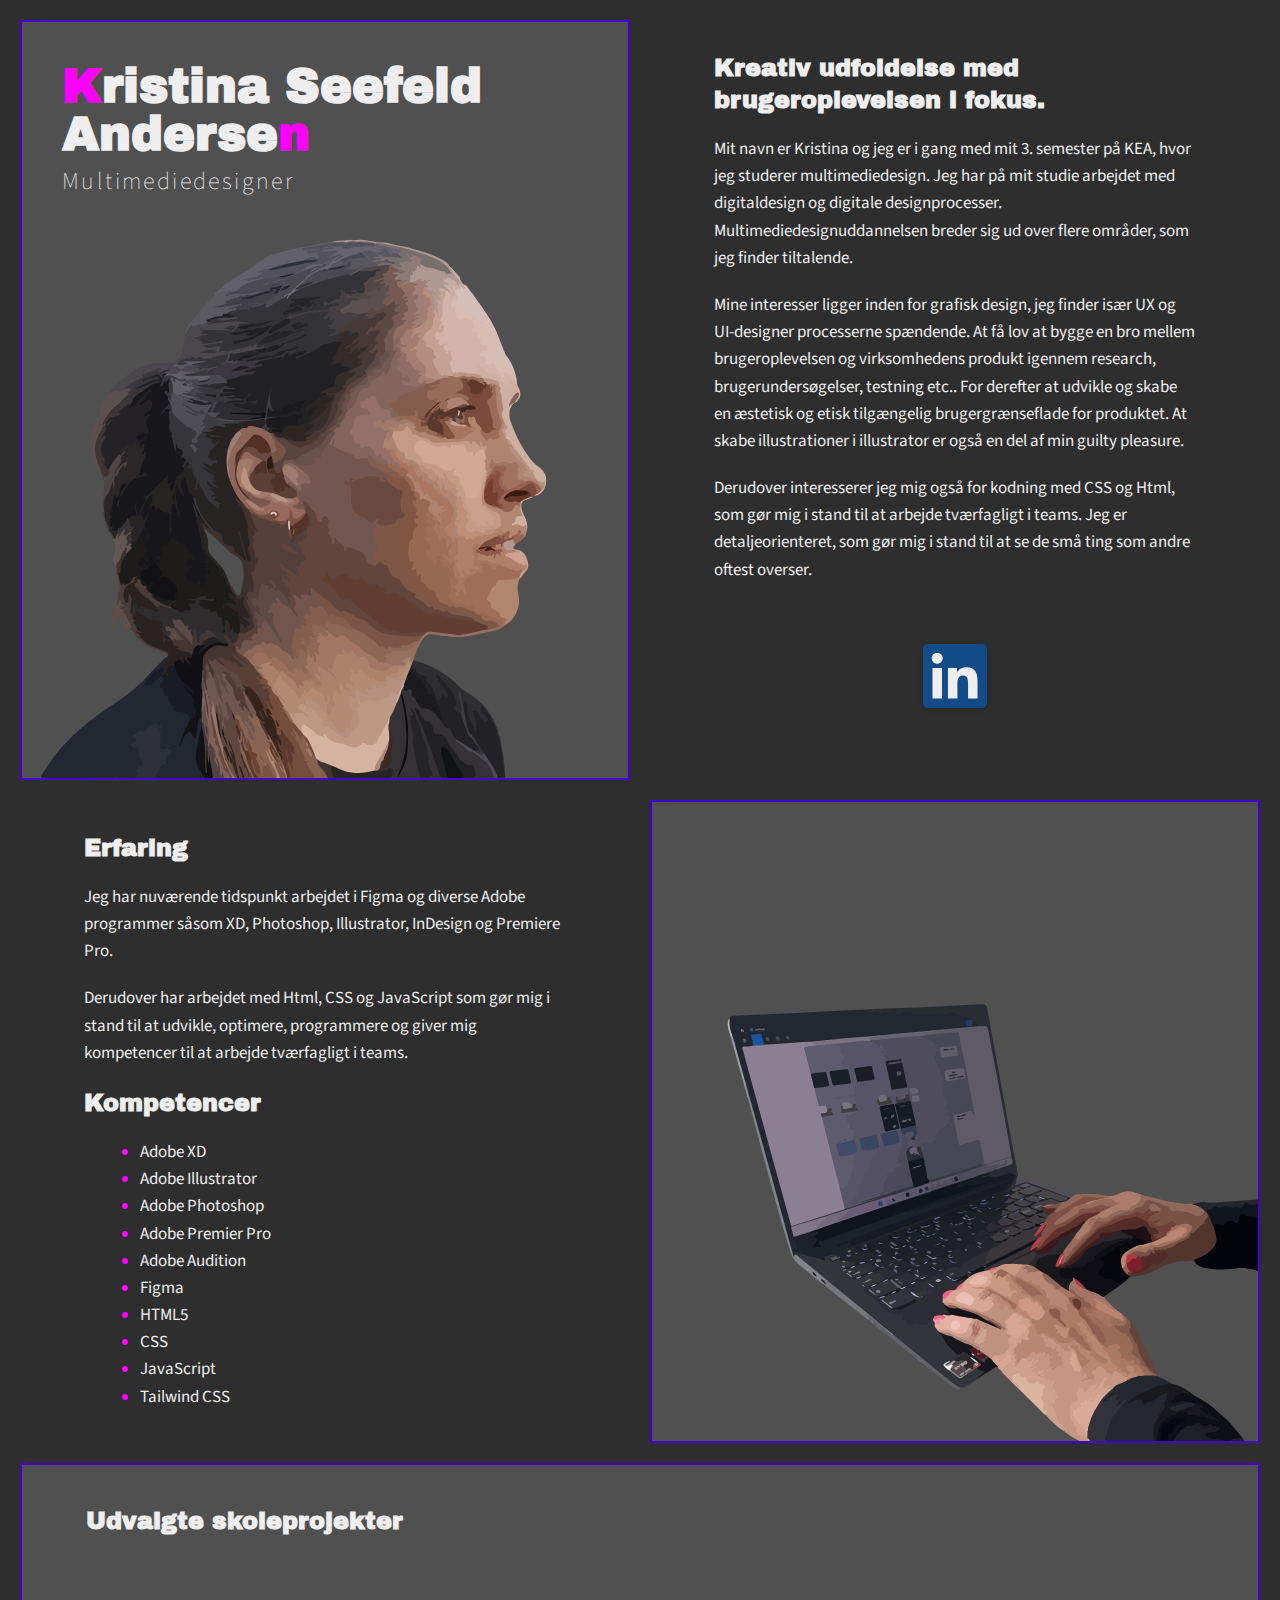
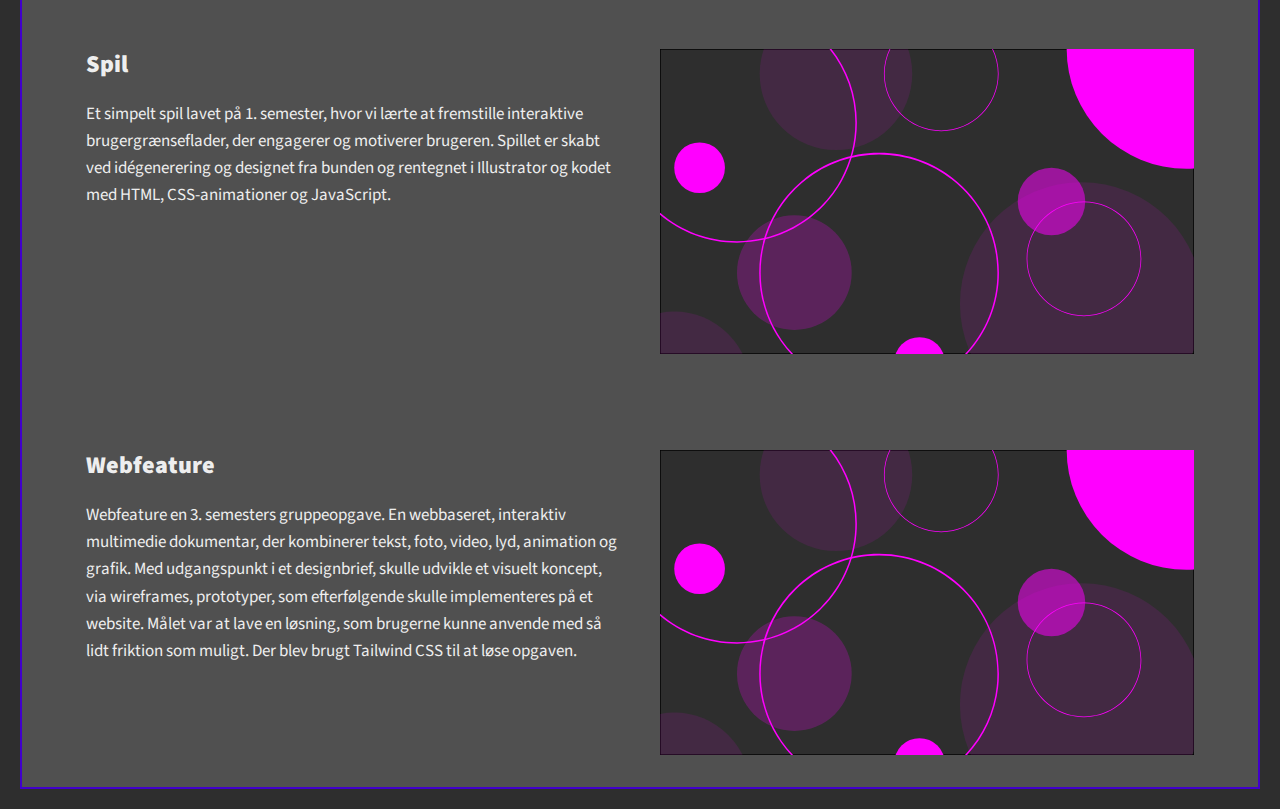
==== index.html @ 924df41b "Updates" ====
<!DOCTYPE html>
<html lang="da">
  <head>
    <meta charset="UTF-8" />

    <meta name="viewport" content="width=device-width, initial-scale=1.0" />

    <link
      href="https://fonts.googleapis.com/css2?family=Archivo+Black&family=Carter+One&family=Roboto:wght@300;400;700;900&display=swap"
      rel="stylesheet"
    />
    <link
      href="https://fonts.googleapis.com/css2?family=Source+Sans+Pro:ital,wght@0,300;0,400;0,600;0,700;1,400&display=swap"
      rel="stylesheet"
    />
    <link
      href="https://fonts.googleapis.com/css2?family=Emblema+One&display=swap"
      rel="stylesheet"
    />

    <title>Portfolio</title>
    <script type="module" crossorigin src="./assets/main.953c45e6.js"></script>
    <link rel="stylesheet" href="./assets/index.853a5454.css">
  </head>
  <body class="mx-auto max-w-7xl bg-grey">
    <main>
      <section class="grid gap-5 p-5 lg:relative lg:grid-cols-2">
        <div
          class="gap-5 border-2 border-blaa bg-lightgrey lg:relative lg:flex lg:flex-col"
        >
          <div class="p-10">
            <h1
              class="text-3xl font-extrabold text-offwhite sm:text-4xl md:text-5xl"
            >
              <span class="text-pink">K</span>ristina Seefeld Anderse<span
                class="text-pink"
                >n</span
              >
            </h1>
            <h2
              class="pt-2 text-lg font-thin tracking-widest text-offwhite md:text-2xl"
            >
              Multimediedesigner
            </h2>
          </div>

          <img
            class="lg:absolute lg:bottom-0"
            src="./assets/vektorbillede.b924a072.svg"
            alt="vektorportræt af Kristina"
          />
        </div>
        <div class="grid lg:mx-0 lg:place-content-center">
          <div class="flex flex-col gap-5 p-8 text-offwhite md:px-16">
            <h3 class="text-xl font-black md:text-2xl">
              Kreativ udfoldelse med brugeroplevelsen i fokus.
            </h3>
            <p>
              Mit navn er Kristina og jeg er i gang med mit 3. semester på KEA,
              hvor jeg studerer multimediedesign. Jeg har på mit studie arbejdet
              med digitaldesign og digitale designprocesser.
              Multimediedesignuddannelsen breder sig ud over flere områder, som
              jeg finder tiltalende.
            </p>
            <p>
              Mine interesser ligger inden for grafisk design, jeg finder især
              UX og UI-designer processerne spændende. At få lov at bygge en bro
              mellem brugeroplevelsen og virksomhedens produkt igennem research,
              brugerundersøgelser, testning etc.. For derefter at udvikle og
              skabe en æstetisk og etisk tilgængelig brugergrænseflade for
              produktet. At skabe illustrationer i illustrator er også en del af
              min guilty pleasure.
            </p>

            <p>
              Derudover interesserer jeg mig også for kodning med CSS og Html,
              som gør mig i stand til at arbejde tværfagligt i teams. Jeg er
              detaljeorienteret, som gør mig i stand til at se de små ting som
              andre oftest overser.
            </p>

            <div
              class="linkedinpuls relative m-10 place-self-center drop-shadow-3xl hover:mix-blend-overlay"
            >
              <a
                href="https://www.linkedin.com/in/kristina-seefeld-andersen-multimediedesigner"
                target="blank"
                ><img
                  class="h-16 w-16"
                  src="./assets/linkedin.a18d8255.svg"
                  alt="link til linkedinprofil"
              /></a>
            </div>
          </div>
        </div>
      </section>
      <section class="grid gap-5 px-5 pb-5 lg:grid-cols-2">
        <div class="order-last lg:order-none lg:grid lg:place-content-center">
          <div class="flex flex-col gap-5 p-8 text-offwhite md:px-16 lg:mx-0">
            <h3 class="text-xl font-black md:text-2xl">Erfaring</h3>
            <p>
              Jeg har nuværende tidspunkt arbejdet i Figma og diverse Adobe
              programmer såsom XD, Photoshop, Illustrator, InDesign og Premiere
              Pro.
            </p>
            <p>
              Derudover har arbejdet med Html, CSS og JavaScript som gør mig i
              stand til at udvikle, optimere, programmere og giver mig
              kompetencer til at arbejde tværfagligt i teams.
            </p>
            <h3 class="text-xl font-black md:text-2xl">Kompetencer</h3>
            <ul class="list-disc pl-14 marker:text-pink">
              <li>Adobe XD</li>
              <li>Adobe Illustrator</li>
              <li>Adobe Photoshop</li>
              <li>Adobe Premier Pro</li>
              <li>Adobe Audition</li>
              <li>Figma</li>
              <li>HTML5</li>
              <li>CSS</li>
              <li>JavaScript</li>
              <li>Tailwind CSS</li>
            </ul>
          </div>
        </div>
        <div class="order-1 border-2 border-blaa bg-lightgrey lg:relative">
          <img
            class="max-w-3xl lg:absolute lg:bottom-0"
            src="./assets/pcskaerm.73508ce5.svg"
            alt="vektorbillede af pc-skærm"
          />
        </div>
      </section>
      <section>
        <div class="mx-5 mb-5 border-2 border-blaa bg-lightgrey">
          <h3
            class="pt-10 pl-8 text-2xl font-black text-offwhite md:pb-20 md:pl-16"
          >
            Udvalgte skoleprojekter
          </h3>
          <div class="grid gap-24 p-8 text-offwhite md:px-16 lg:grid-rows-2">
            <div class="grid gap-10 lg:grid-cols-2" id="spil">
              <div>
                <h4 class="pb-5 text-2xl font-black">Spil</h4>
                <p>
                  Et simpelt spil lavet på 1. semester, hvor vi lærte at
                  fremstille interaktive brugergrænseflader, der engagerer og
                  motiverer brugeren. Spillet er skabt ved idégenerering og
                  designet fra bunden og rentegnet i Illustrator og kodet med
                  HTML, CSS-animationer og JavaScript.
                </p>
              </div>
              <div class="group relative">
                <a
                  class=""
                  href="https://seefeld.dk/kea/skoleprojekt_spil/"
                  target="blank"
                >
                  <h4
                    class="invisible absolute top-1/2 left-1/2 z-10 -translate-x-1/2 -translate-y-1/2 transform cursor-pointer text-3xl font-bold text-offwhite underline drop-shadow-xl transition duration-300 ease-in-out group-hover:visible lg:text-4xl"
                    id="text1"
                  >
                    Spillet
                  </h4>
                  <img
                    class="animationspuls transition duration-300 ease-in-out group-hover:opacity-20"
                    src="./assets/projektbillede.9b9d097b.svg"
                    alt="skoleprojekt spil"
                  />
                </a>
              </div>
            </div>
            <div class="grid gap-10 lg:grid-cols-2" id="webfeature">
              <div>
                <h4 class="pb-5 text-2xl font-black">Webfeature</h4>
                <p>
                  Webfeature en 3. semesters gruppeopgave. En webbaseret,
                  interaktiv multimedie dokumentar, der kombinerer tekst, foto,
                  video, lyd, animation og grafik. Med udgangspunkt i et
                  designbrief, skulle udvikle et visuelt koncept, via
                  wireframes, prototyper, som efterfølgende skulle implementeres
                  på et website. Målet var at lave en løsning, som brugerne
                  kunne anvende med så lidt friktion som muligt. Der blev brugt
                  Tailwind CSS til at løse opgaven.
                </p>
              </div>
              <div class="group relative">
                <a
                  href="https://seefeld.dk/kea/skoleprojekt_webfeature/"
                  target="blank"
                >
                  <h4
                    class="invisible absolute top-1/2 left-1/2 z-10 -translate-x-1/2 -translate-y-1/2 transform cursor-pointer text-3xl font-bold underline drop-shadow-xl group-hover:visible lg:text-4xl"
                  >
                    Webfeature
                  </h4>
                  <img
                    class="animationspuls transition duration-300 ease-in-out group-hover:opacity-20"
                    src="./assets/projektbillede.9b9d097b.svg"
                    alt="skoleprojekt webfeature"
                  />
                </a>
              </div>
            </div>
          </div>
        </div>
      </section>
    </main>
    
  </body>
</html>
---- assets/index.853a5454.css ----
*,:before,:after{box-sizing:border-box;border-width:0;border-style:solid;border-color:currentColor}:before,:after{--tw-content: ""}html{line-height:1.5;-webkit-text-size-adjust:100%;-moz-tab-size:4;-o-tab-size:4;tab-size:4;font-family:ui-sans-serif,system-ui,-apple-system,BlinkMacSystemFont,Segoe UI,Roboto,Helvetica Neue,Arial,Noto Sans,sans-serif,"Apple Color Emoji","Segoe UI Emoji",Segoe UI Symbol,"Noto Color Emoji"}body{margin:0;line-height:inherit}hr{height:0;color:inherit;border-top-width:1px}abbr:where([title]){-webkit-text-decoration:underline dotted;text-decoration:underline dotted}h1,h2,h3,h4,h5,h6{font-size:inherit;font-weight:inherit}a{color:inherit;text-decoration:inherit}b,strong{font-weight:bolder}code,kbd,samp,pre{font-family:ui-monospace,SFMono-Regular,Menlo,Monaco,Consolas,Liberation Mono,Courier New,monospace;font-size:1em}small{font-size:80%}sub,sup{font-size:75%;line-height:0;position:relative;vertical-align:baseline}sub{bottom:-.25em}sup{top:-.5em}table{text-indent:0;border-color:inherit;border-collapse:collapse}button,input,optgroup,select,textarea{font-family:inherit;font-size:100%;font-weight:inherit;line-height:inherit;color:inherit;margin:0;padding:0}button,select{text-transform:none}button,[type=button],[type=reset],[type=submit]{-webkit-appearance:button;background-color:transparent;background-image:none}:-moz-focusring{outline:auto}:-moz-ui-invalid{box-shadow:none}progress{vertical-align:baseline}::-webkit-inner-spin-button,::-webkit-outer-spin-button{height:auto}[type=search]{-webkit-appearance:textfield;outline-offset:-2px}::-webkit-search-decoration{-webkit-appearance:none}::-webkit-file-upload-button{-webkit-appearance:button;font:inherit}summary{display:list-item}blockquote,dl,dd,h1,h2,h3,h4,h5,h6,hr,figure,p,pre{margin:0}fieldset{margin:0;padding:0}legend{padding:0}ol,ul,menu{list-style:none;margin:0;padding:0}textarea{resize:vertical}input::-moz-placeholder,textarea::-moz-placeholder{opacity:1;color:#9ca3af}input::placeholder,textarea::placeholder{opacity:1;color:#9ca3af}button,[role=button]{cursor:pointer}:disabled{cursor:default}img,svg,video,canvas,audio,iframe,embed,object{display:block;vertical-align:middle}img,video{max-width:100%;height:auto}[type=text],[type=email],[type=url],[type=password],[type=number],[type=date],[type=datetime-local],[type=month],[type=search],[type=tel],[type=time],[type=week],[multiple],textarea,select{-webkit-appearance:none;-moz-appearance:none;appearance:none;background-color:#fff;border-color:#6b7280;border-width:1px;border-radius:0;padding:.5rem .75rem;font-size:1rem;line-height:1.5rem;--tw-shadow: 0 0 #0000}[type=text]:focus,[type=email]:focus,[type=url]:focus,[type=password]:focus,[type=number]:focus,[type=date]:focus,[type=datetime-local]:focus,[type=month]:focus,[type=search]:focus,[type=tel]:focus,[type=time]:focus,[type=week]:focus,[multiple]:focus,textarea:focus,select:focus{outline:2px solid transparent;outline-offset:2px;--tw-ring-inset: var(--tw-empty, );--tw-ring-offset-width: 0px;--tw-ring-offset-color: #fff;--tw-ring-color: #2563eb;--tw-ring-offset-shadow: var(--tw-ring-inset) 0 0 0 var(--tw-ring-offset-width) var(--tw-ring-offset-color);--tw-ring-shadow: var(--tw-ring-inset) 0 0 0 calc(1px + var(--tw-ring-offset-width)) var(--tw-ring-color);box-shadow:var(--tw-ring-offset-shadow),var(--tw-ring-shadow),var(--tw-shadow);border-color:#2563eb}input::-moz-placeholder,textarea::-moz-placeholder{color:#6b7280;opacity:1}input::placeholder,textarea::placeholder{color:#6b7280;opacity:1}::-webkit-datetime-edit-fields-wrapper{padding:0}::-webkit-date-and-time-value{min-height:1.5em}::-webkit-datetime-edit,::-webkit-datetime-edit-year-field,::-webkit-datetime-edit-month-field,::-webkit-datetime-edit-day-field,::-webkit-datetime-edit-hour-field,::-webkit-datetime-edit-minute-field,::-webkit-datetime-edit-second-field,::-webkit-datetime-edit-millisecond-field,::-webkit-datetime-edit-meridiem-field{padding-top:0;padding-bottom:0}select{background-image:url("data:image/svg+xml,%3csvg xmlns='http://www.w3.org/2000/svg' fill='none' viewBox='0 0 20 20'%3e%3cpath stroke='%236b7280' stroke-linecap='round' stroke-linejoin='round' stroke-width='1.5' d='M6 8l4 4 4-4'/%3e%3c/svg%3e");background-position:right .5rem center;background-repeat:no-repeat;background-size:1.5em 1.5em;padding-right:2.5rem;-webkit-print-color-adjust:exact;color-adjust:exact;print-color-adjust:exact}[multiple]{background-image:initial;background-position:initial;background-repeat:unset;background-size:initial;padding-right:.75rem;-webkit-print-color-adjust:unset;color-adjust:unset;print-color-adjust:unset}[type=checkbox],[type=radio]{-webkit-appearance:none;-moz-appearance:none;appearance:none;padding:0;-webkit-print-color-adjust:exact;color-adjust:exact;print-color-adjust:exact;display:inline-block;vertical-align:middle;background-origin:border-box;-webkit-user-select:none;-moz-user-select:none;user-select:none;flex-shrink:0;height:1rem;width:1rem;color:#2563eb;background-color:#fff;border-color:#6b7280;border-width:1px;--tw-shadow: 0 0 #0000}[type=checkbox]{border-radius:0}[type=radio]{border-radius:100%}[type=checkbox]:focus,[type=radio]:focus{outline:2px solid transparent;outline-offset:2px;--tw-ring-inset: var(--tw-empty, );--tw-ring-offset-width: 2px;--tw-ring-offset-color: #fff;--tw-ring-color: #2563eb;--tw-ring-offset-shadow: var(--tw-ring-inset) 0 0 0 var(--tw-ring-offset-width) var(--tw-ring-offset-color);--tw-ring-shadow: var(--tw-ring-inset) 0 0 0 calc(2px + var(--tw-ring-offset-width)) var(--tw-ring-color);box-shadow:var(--tw-ring-offset-shadow),var(--tw-ring-shadow),var(--tw-shadow)}[type=checkbox]:checked,[type=radio]:checked{border-color:transparent;background-color:currentColor;background-size:100% 100%;background-position:center;background-repeat:no-repeat}[type=checkbox]:checked{background-image:url("data:image/svg+xml,%3csvg viewBox='0 0 16 16' fill='white' xmlns='http://www.w3.org/2000/svg'%3e%3cpath d='M12.207 4.793a1 1 0 010 1.414l-5 5a1 1 0 01-1.414 0l-2-2a1 1 0 011.414-1.414L6.5 9.086l4.293-4.293a1 1 0 011.414 0z'/%3e%3c/svg%3e")}[type=radio]:checked{background-image:url("data:image/svg+xml,%3csvg viewBox='0 0 16 16' fill='white' xmlns='http://www.w3.org/2000/svg'%3e%3ccircle cx='8' cy='8' r='3'/%3e%3c/svg%3e")}[type=checkbox]:checked:hover,[type=checkbox]:checked:focus,[type=radio]:checked:hover,[type=radio]:checked:focus{border-color:transparent;background-color:currentColor}[type=checkbox]:indeterminate{background-image:url("data:image/svg+xml,%3csvg xmlns='http://www.w3.org/2000/svg' fill='none' viewBox='0 0 16 16'%3e%3cpath stroke='white' stroke-linecap='round' stroke-linejoin='round' stroke-width='2' d='M4 8h8'/%3e%3c/svg%3e");border-color:transparent;background-color:currentColor;background-size:100% 100%;background-position:center;background-repeat:no-repeat}[type=checkbox]:indeterminate:hover,[type=checkbox]:indeterminate:focus{border-color:transparent;background-color:currentColor}[type=file]{background:unset;border-color:inherit;border-width:0;border-radius:0;padding:0;font-size:unset;line-height:inherit}[type=file]:focus{outline:1px solid ButtonText;outline:1px auto -webkit-focus-ring-color}h1{font-family:Archivo Black,Emblema One,sans-serif}h3{font-family:Archivo Black,sans-serif}h2,h4{font-family:Source Sans Pro,Roboto,sans-serif}p,li{font-family:Source Sans Pro,Roboto,sans-serif;font-size:1.0625rem;line-height:1.6}.linkedinpuls{-webkit-animation-name:puls;animation-name:puls;-webkit-animation-duration:.4s;animation-duration:.4s;-webkit-animation-iteration-count:infinite;animation-iteration-count:infinite;-webkit-animation-timing-function:linear;animation-timing-function:linear;-webkit-animation-direction:alternate;animation-direction:alternate}@-webkit-keyframes puls{0%{transform:scale(.8)}to{transform:scale(1)}}@keyframes puls{0%{transform:scale(.8)}to{transform:scale(1)}}.animationspuls{-webkit-animation-name:puls;animation-name:puls;-webkit-animation-duration:.4s;animation-duration:.4s;-webkit-animation-iteration-count:infinite;animation-iteration-count:infinite;-webkit-animation-timing-function:linear;animation-timing-function:linear;-webkit-animation-direction:alternate;animation-direction:alternate}@keyframes puls{0%{transform:scale(.96)}to{transform:scale(1)}}*,:before,:after{--tw-border-spacing-x: 0;--tw-border-spacing-y: 0;--tw-translate-x: 0;--tw-translate-y: 0;--tw-rotate: 0;--tw-skew-x: 0;--tw-skew-y: 0;--tw-scale-x: 1;--tw-scale-y: 1;--tw-pan-x: ;--tw-pan-y: ;--tw-pinch-zoom: ;--tw-scroll-snap-strictness: proximity;--tw-ordinal: ;--tw-slashed-zero: ;--tw-numeric-figure: ;--tw-numeric-spacing: ;--tw-numeric-fraction: ;--tw-ring-inset: ;--tw-ring-offset-width: 0px;--tw-ring-offset-color: #fff;--tw-ring-color: rgb(59 130 246 / .5);--tw-ring-offset-shadow: 0 0 #0000;--tw-ring-shadow: 0 0 #0000;--tw-shadow: 0 0 #0000;--tw-shadow-colored: 0 0 #0000;--tw-blur: ;--tw-brightness: ;--tw-contrast: ;--tw-grayscale: ;--tw-hue-rotate: ;--tw-invert: ;--tw-saturate: ;--tw-sepia: ;--tw-drop-shadow: ;--tw-backdrop-blur: ;--tw-backdrop-brightness: ;--tw-backdrop-contrast: ;--tw-backdrop-grayscale: ;--tw-backdrop-hue-rotate: ;--tw-backdrop-invert: ;--tw-backdrop-opacity: ;--tw-backdrop-saturate: ;--tw-backdrop-sepia: }::-webkit-backdrop{--tw-border-spacing-x: 0;--tw-border-spacing-y: 0;--tw-translate-x: 0;--tw-translate-y: 0;--tw-rotate: 0;--tw-skew-x: 0;--tw-skew-y: 0;--tw-scale-x: 1;--tw-scale-y: 1;--tw-pan-x: ;--tw-pan-y: ;--tw-pinch-zoom: ;--tw-scroll-snap-strictness: proximity;--tw-ordinal: ;--tw-slashed-zero: ;--tw-numeric-figure: ;--tw-numeric-spacing: ;--tw-numeric-fraction: ;--tw-ring-inset: ;--tw-ring-offset-width: 0px;--tw-ring-offset-color: #fff;--tw-ring-color: rgb(59 130 246 / .5);--tw-ring-offset-shadow: 0 0 #0000;--tw-ring-shadow: 0 0 #0000;--tw-shadow: 0 0 #0000;--tw-shadow-colored: 0 0 #0000;--tw-blur: ;--tw-brightness: ;--tw-contrast: ;--tw-grayscale: ;--tw-hue-rotate: ;--tw-invert: ;--tw-saturate: ;--tw-sepia: ;--tw-drop-shadow: ;--tw-backdrop-blur: ;--tw-backdrop-brightness: ;--tw-backdrop-contrast: ;--tw-backdrop-grayscale: ;--tw-backdrop-hue-rotate: ;--tw-backdrop-invert: ;--tw-backdrop-opacity: ;--tw-backdrop-saturate: ;--tw-backdrop-sepia: }::backdrop{--tw-border-spacing-x: 0;--tw-border-spacing-y: 0;--tw-translate-x: 0;--tw-translate-y: 0;--tw-rotate: 0;--tw-skew-x: 0;--tw-skew-y: 0;--tw-scale-x: 1;--tw-scale-y: 1;--tw-pan-x: ;--tw-pan-y: ;--tw-pinch-zoom: ;--tw-scroll-snap-strictness: proximity;--tw-ordinal: ;--tw-slashed-zero: ;--tw-numeric-figure: ;--tw-numeric-spacing: ;--tw-numeric-fraction: ;--tw-ring-inset: ;--tw-ring-offset-width: 0px;--tw-ring-offset-color: #fff;--tw-ring-color: rgb(59 130 246 / .5);--tw-ring-offset-shadow: 0 0 #0000;--tw-ring-shadow: 0 0 #0000;--tw-shadow: 0 0 #0000;--tw-shadow-colored: 0 0 #0000;--tw-blur: ;--tw-brightness: ;--tw-contrast: ;--tw-grayscale: ;--tw-hue-rotate: ;--tw-invert: ;--tw-saturate: ;--tw-sepia: ;--tw-drop-shadow: ;--tw-backdrop-blur: ;--tw-backdrop-brightness: ;--tw-backdrop-contrast: ;--tw-backdrop-grayscale: ;--tw-backdrop-hue-rotate: ;--tw-backdrop-invert: ;--tw-backdrop-opacity: ;--tw-backdrop-saturate: ;--tw-backdrop-sepia: }.invisible{visibility:hidden}.absolute{position:absolute}.relative{position:relative}.top-1\/2{top:50%}.left-1\/2{left:50%}.z-10{z-index:10}.order-last{order:9999}.order-1{order:1}.m-10{margin:2.5rem}.mx-auto{margin-left:auto;margin-right:auto}.mx-5{margin-left:1.25rem;margin-right:1.25rem}.mb-5{margin-bottom:1.25rem}.flex{display:flex}.grid{display:grid}.h-16{height:4rem}.w-16{width:4rem}.max-w-7xl{max-width:80rem}.max-w-3xl{max-width:48rem}.-translate-x-1\/2{--tw-translate-x: -50%;transform:translate(var(--tw-translate-x),var(--tw-translate-y)) rotate(var(--tw-rotate)) skew(var(--tw-skew-x)) skewY(var(--tw-skew-y)) scaleX(var(--tw-scale-x)) scaleY(var(--tw-scale-y))}.-translate-y-1\/2{--tw-translate-y: -50%;transform:translate(var(--tw-translate-x),var(--tw-translate-y)) rotate(var(--tw-rotate)) skew(var(--tw-skew-x)) skewY(var(--tw-skew-y)) scaleX(var(--tw-scale-x)) scaleY(var(--tw-scale-y))}.transform{transform:translate(var(--tw-translate-x),var(--tw-translate-y)) rotate(var(--tw-rotate)) skew(var(--tw-skew-x)) skewY(var(--tw-skew-y)) scaleX(var(--tw-scale-x)) scaleY(var(--tw-scale-y))}.cursor-pointer{cursor:pointer}.list-disc{list-style-type:disc}.flex-col{flex-direction:column}.gap-5{gap:1.25rem}.gap-24{gap:6rem}.gap-10{gap:2.5rem}.place-self-center{place-self:center}.border-2{border-width:2px}.border-blaa{--tw-border-opacity: 1;border-color:rgb(65 0 204 / var(--tw-border-opacity))}.bg-grey{--tw-bg-opacity: 1;background-color:rgb(46 46 46 / var(--tw-bg-opacity))}.bg-lightgrey{--tw-bg-opacity: 1;background-color:rgb(80 80 80 / var(--tw-bg-opacity))}.p-5{padding:1.25rem}.p-10{padding:2.5rem}.p-8{padding:2rem}.px-5{padding-left:1.25rem;padding-right:1.25rem}.pt-2{padding-top:.5rem}.pb-5{padding-bottom:1.25rem}.pl-14{padding-left:3.5rem}.pt-10{padding-top:2.5rem}.pl-8{padding-left:2rem}.text-3xl{font-size:1.875rem;line-height:2.25rem}.text-lg{font-size:1.125rem;line-height:1.75rem}.text-xl{font-size:1.25rem;line-height:1.75rem}.text-2xl{font-size:1.5rem;line-height:2rem}.font-extrabold{font-weight:800}.font-thin{font-weight:100}.font-black{font-weight:900}.font-bold{font-weight:700}.tracking-widest{letter-spacing:.1em}.text-offwhite{--tw-text-opacity: 1;color:rgb(238 238 238 / var(--tw-text-opacity))}.text-pink{--tw-text-opacity: 1;color:rgb(255 0 255 / var(--tw-text-opacity))}.underline{-webkit-text-decoration-line:underline;text-decoration-line:underline}.drop-shadow-3xl{--tw-drop-shadow: drop-shadow(0 2px 2px rgba(0, 0, 0, .2));filter:var(--tw-blur) var(--tw-brightness) var(--tw-contrast) var(--tw-grayscale) var(--tw-hue-rotate) var(--tw-invert) var(--tw-saturate) var(--tw-sepia) var(--tw-drop-shadow)}.drop-shadow-xl{--tw-drop-shadow: drop-shadow(0 20px 13px rgb(0 0 0 / .03)) drop-shadow(0 8px 5px rgb(0 0 0 / .08));filter:var(--tw-blur) var(--tw-brightness) var(--tw-contrast) var(--tw-grayscale) var(--tw-hue-rotate) var(--tw-invert) var(--tw-saturate) var(--tw-sepia) var(--tw-drop-shadow)}.transition{transition-property:color,background-color,border-color,fill,stroke,opacity,box-shadow,transform,filter,-webkit-text-decoration-color,-webkit-backdrop-filter;transition-property:color,background-color,border-color,text-decoration-color,fill,stroke,opacity,box-shadow,transform,filter,backdrop-filter;transition-property:color,background-color,border-color,text-decoration-color,fill,stroke,opacity,box-shadow,transform,filter,backdrop-filter,-webkit-text-decoration-color,-webkit-backdrop-filter;transition-timing-function:cubic-bezier(.4,0,.2,1);transition-duration:.15s}.duration-300{transition-duration:.3s}.ease-in-out{transition-timing-function:cubic-bezier(.4,0,.2,1)}.marker\:text-pink *::marker{color:#f0f}.marker\:text-pink::marker{color:#f0f}.hover\:mix-blend-overlay:hover{mix-blend-mode:overlay}.group:hover .group-hover\:visible{visibility:visible}.group:hover .group-hover\:opacity-20{opacity:.2}@media (min-width: 480px){.sm\:text-4xl{font-size:2.25rem;line-height:2.5rem}}@media (min-width: 710px){.md\:px-16{padding-left:4rem;padding-right:4rem}.md\:pb-20{padding-bottom:5rem}.md\:pl-16{padding-left:4rem}.md\:text-5xl{font-size:3rem;line-height:1}.md\:text-2xl{font-size:1.5rem;line-height:2rem}}@media (min-width: 1024px){.lg\:absolute{position:absolute}.lg\:relative{position:relative}.lg\:bottom-0{bottom:0px}.lg\:order-none{order:0}.lg\:mx-0{margin-left:0;margin-right:0}.lg\:flex{display:flex}.lg\:grid{display:grid}.lg\:grid-cols-2{grid-template-columns:repeat(2,minmax(0,1fr))}.lg\:grid-rows-2{grid-template-rows:repeat(2,minmax(0,1fr))}.lg\:flex-col{flex-direction:column}.lg\:place-content-center{place-content:center}.lg\:text-4xl{font-size:2.25rem;line-height:2.5rem}}
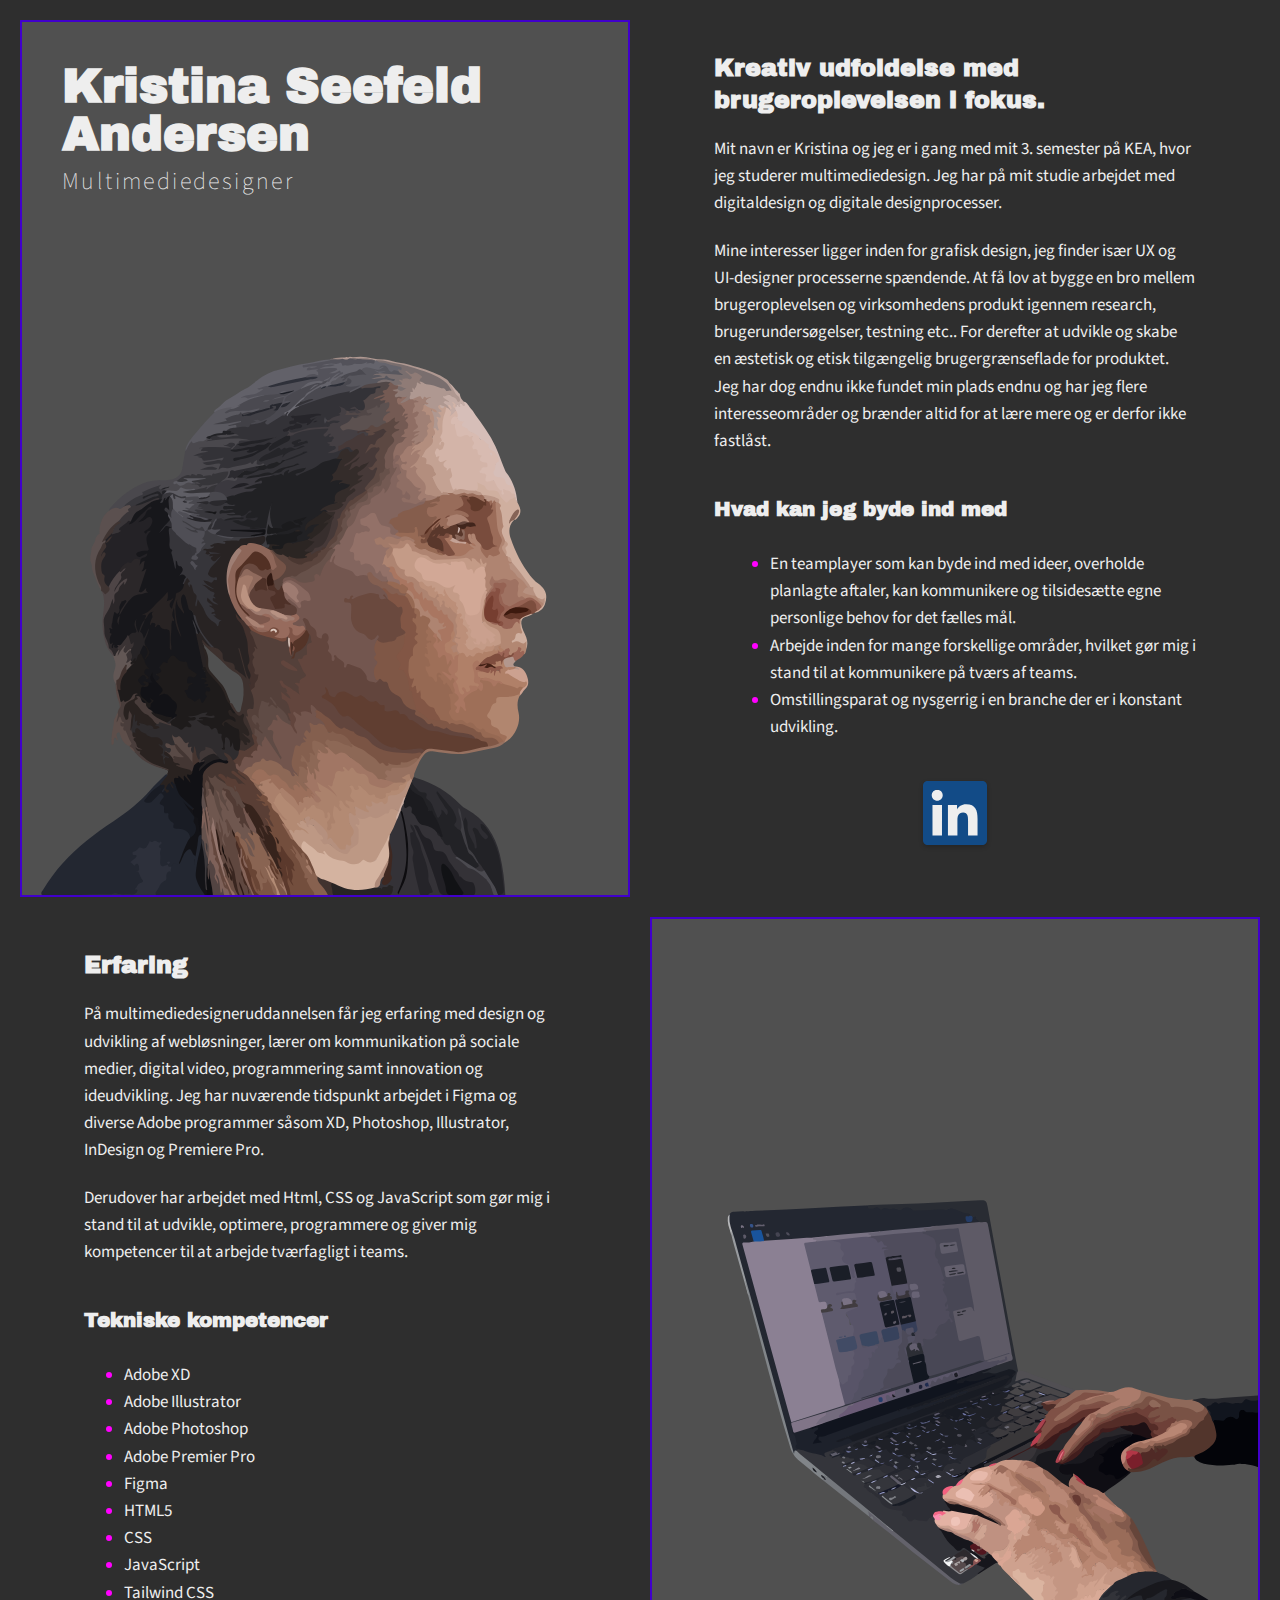
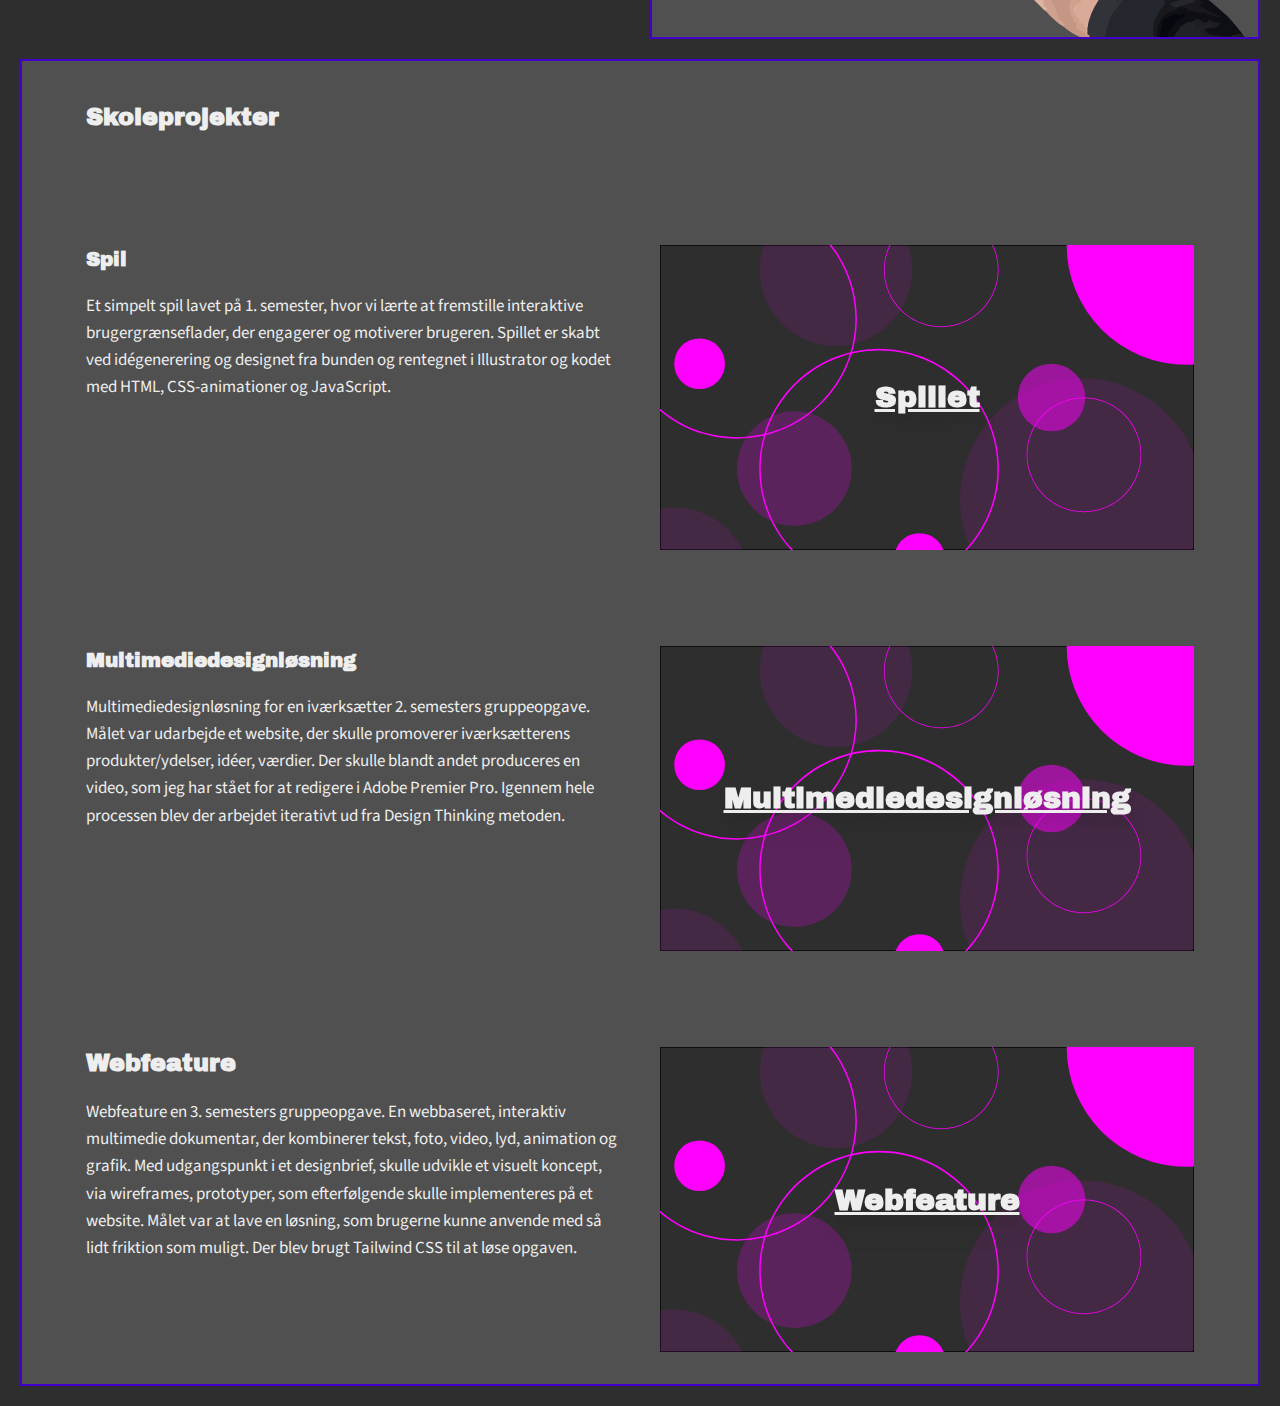
==== commit 2837d71a: "Updates" ====
--- a/index.html
+++ b/index.html
@@ -19,8 +19,8 @@
     />
 
     <title>Portfolio</title>
-    <script type="module" crossorigin src="./assets/main.953c45e6.js"></script>
-    <link rel="stylesheet" href="./assets/index.853a5454.css">
+    <script type="module" crossorigin src="./assets/main.72133c0a.js"></script>
+    <link rel="stylesheet" href="./assets/index.c7850bac.css">
   </head>
   <body class="mx-auto max-w-7xl bg-grey">
     <main>
@@ -32,10 +32,7 @@
             <h1
               class="text-3xl font-extrabold text-offwhite sm:text-4xl md:text-5xl"
             >
-              <span class="text-pink">K</span>ristina Seefeld Anderse<span
-                class="text-pink"
-                >n</span
-              >
+              Kristina Seefeld Andersen
             </h1>
             <h2
               class="pt-2 text-lg font-thin tracking-widest text-offwhite md:text-2xl"
@@ -59,28 +56,37 @@
               Mit navn er Kristina og jeg er i gang med mit 3. semester på KEA,
               hvor jeg studerer multimediedesign. Jeg har på mit studie arbejdet
               med digitaldesign og digitale designprocesser.
-              Multimediedesignuddannelsen breder sig ud over flere områder, som
-              jeg finder tiltalende.
-            </p>
-            <p>
+            </p>
+            <p class="pb-5">
               Mine interesser ligger inden for grafisk design, jeg finder især
               UX og UI-designer processerne spændende. At få lov at bygge en bro
               mellem brugeroplevelsen og virksomhedens produkt igennem research,
               brugerundersøgelser, testning etc.. For derefter at udvikle og
               skabe en æstetisk og etisk tilgængelig brugergrænseflade for
-              produktet. At skabe illustrationer i illustrator er også en del af
-              min guilty pleasure.
-            </p>
-
-            <p>
-              Derudover interesserer jeg mig også for kodning med CSS og Html,
-              som gør mig i stand til at arbejde tværfagligt i teams. Jeg er
-              detaljeorienteret, som gør mig i stand til at se de små ting som
-              andre oftest overser.
-            </p>
+              produktet. Jeg har dog endnu ikke fundet min plads endnu og har
+              jeg flere interesseområder og brænder altid for at lære mere og er
+              derfor ikke fastlåst.
+            </p>
+
+            <h4 class="pb-2 text-xl font-black">Hvad kan jeg byde ind med</h4>
+            <ul class="list-disc pl-14 marker:text-pink">
+              <li>
+                En teamplayer som kan byde ind med ideer, overholde planlagte
+                aftaler, kan kommunikere og tilsidesætte egne personlige behov
+                for det fælles mål.
+              </li>
+              <li>
+                Arbejde inden for mange forskellige områder, hvilket gør mig i
+                stand til at kommunikere på tværs af teams.
+              </li>
+              <li>
+                Omstillingsparat og nysgerrig i en branche der er i konstant
+                udvikling.
+              </li>
+            </ul>
 
             <div
-              class="linkedinpuls relative m-10 place-self-center drop-shadow-3xl hover:mix-blend-overlay"
+              class="linkedinpuls relative m-5 place-self-center drop-shadow-3xl hover:mix-blend-overlay"
             >
               <a
                 href="https://www.linkedin.com/in/kristina-seefeld-andersen-multimediedesigner"
@@ -99,22 +105,24 @@
           <div class="flex flex-col gap-5 p-8 text-offwhite md:px-16 lg:mx-0">
             <h3 class="text-xl font-black md:text-2xl">Erfaring</h3>
             <p>
-              Jeg har nuværende tidspunkt arbejdet i Figma og diverse Adobe
-              programmer såsom XD, Photoshop, Illustrator, InDesign og Premiere
-              Pro.
-            </p>
-            <p>
+              På multimediedesigneruddannelsen får jeg erfaring med design og
+              udvikling af webløsninger, lærer om kommunikation på sociale
+              medier, digital video, programmering samt innovation og
+              ideudvikling. Jeg har nuværende tidspunkt arbejdet i Figma og
+              diverse Adobe programmer såsom XD, Photoshop, Illustrator,
+              InDesign og Premiere Pro.
+            </p>
+            <p class="pb-5">
               Derudover har arbejdet med Html, CSS og JavaScript som gør mig i
               stand til at udvikle, optimere, programmere og giver mig
               kompetencer til at arbejde tværfagligt i teams.
             </p>
-            <h3 class="text-xl font-black md:text-2xl">Kompetencer</h3>
-            <ul class="list-disc pl-14 marker:text-pink">
+            <h4 class="pb-2 text-xl font-black">Tekniske kompetencer</h4>
+            <ul class="list-disc pl-10 marker:text-pink">
               <li>Adobe XD</li>
               <li>Adobe Illustrator</li>
               <li>Adobe Photoshop</li>
               <li>Adobe Premier Pro</li>
-              <li>Adobe Audition</li>
               <li>Figma</li>
               <li>HTML5</li>
               <li>CSS</li>
@@ -136,12 +144,12 @@
           <h3
             class="pt-10 pl-8 text-2xl font-black text-offwhite md:pb-20 md:pl-16"
           >
-            Udvalgte skoleprojekter
+            Skoleprojekter
           </h3>
           <div class="grid gap-24 p-8 text-offwhite md:px-16 lg:grid-rows-2">
-            <div class="grid gap-10 lg:grid-cols-2" id="spil">
+            <div class="grid gap-10 lg:grid-cols-2" id="skoleprojekter">
               <div>
-                <h4 class="pb-5 text-2xl font-black">Spil</h4>
+                <h4 class="pb-5 text-xl font-black">Spil</h4>
                 <p>
                   Et simpelt spil lavet på 1. semester, hvor vi lærte at
                   fremstille interaktive brugergrænseflader, der engagerer og
@@ -157,20 +165,50 @@
                   target="blank"
                 >
                   <h4
-                    class="invisible absolute top-1/2 left-1/2 z-10 -translate-x-1/2 -translate-y-1/2 transform cursor-pointer text-3xl font-bold text-offwhite underline drop-shadow-xl transition duration-300 ease-in-out group-hover:visible lg:text-4xl"
+                    class="absolute top-1/2 left-1/2 z-10 -translate-x-1/2 -translate-y-1/2 transform cursor-pointer text-xl font-bold text-offwhite underline drop-shadow-xl transition duration-300 ease-in-out group-hover:visible md:text-3xl"
                     id="text1"
                   >
                     Spillet
                   </h4>
                   <img
-                    class="animationspuls transition duration-300 ease-in-out group-hover:opacity-20"
+                    class="animationspuls transition duration-300 ease-in-out group-hover:opacity-50"
                     src="./assets/projektbillede.9b9d097b.svg"
                     alt="skoleprojekt spil"
                   />
                 </a>
               </div>
             </div>
-            <div class="grid gap-10 lg:grid-cols-2" id="webfeature">
+            <div class="grid gap-10 lg:grid-cols-2" id="skoleprojekter">
+              <div>
+                <h4 class="pb-5 text-xl font-black">Multimediedesignløsning</h4>
+                <p>
+                  Multimediedesignløsning for en iværksætter 2. semesters
+                  gruppeopgave. Målet var udarbejde et website, der skulle
+                  promoverer iværksætterens produkter/ydelser, idéer, værdier.
+                  Der skulle blandt andet produceres en video, som jeg har stået
+                  for at redigere i Adobe Premier Pro. Igennem hele processen
+                  blev der arbejdet iterativt ud fra Design Thinking metoden.
+                </p>
+              </div>
+              <div class="group relative">
+                <a
+                  href="http://perfpics.dk/kea/2_sem/sejlservice_wp/"
+                  target="blank"
+                >
+                  <h4
+                    class="absolute top-1/2 left-1/2 z-10 -translate-x-1/2 -translate-y-1/2 transform cursor-pointer text-xl font-bold underline drop-shadow-xl group-hover:visible md:text-3xl"
+                  >
+                    Multimediedesignløsning
+                  </h4>
+                  <img
+                    class="animationspuls transition duration-300 ease-in-out group-hover:opacity-50"
+                    src="./assets/projektbillede.9b9d097b.svg"
+                    alt="skoleprojekt webfeature"
+                  />
+                </a>
+              </div>
+            </div>
+            <div class="grid gap-10 lg:grid-cols-2" id="skoleprojekter">
               <div>
                 <h4 class="pb-5 text-2xl font-black">Webfeature</h4>
                 <p>
@@ -190,12 +228,12 @@
                   target="blank"
                 >
                   <h4
-                    class="invisible absolute top-1/2 left-1/2 z-10 -translate-x-1/2 -translate-y-1/2 transform cursor-pointer text-3xl font-bold underline drop-shadow-xl group-hover:visible lg:text-4xl"
+                    class="absolute top-1/2 left-1/2 z-10 -translate-x-1/2 -translate-y-1/2 transform cursor-pointer text-xl font-bold underline drop-shadow-xl group-hover:visible md:text-3xl"
                   >
                     Webfeature
                   </h4>
                   <img
-                    class="animationspuls transition duration-300 ease-in-out group-hover:opacity-20"
+                    class="animationspuls transition duration-300 ease-in-out group-hover:opacity-50"
                     src="./assets/projektbillede.9b9d097b.svg"
                     alt="skoleprojekt webfeature"
                   />
--- a/assets/index.c7850bac.css
+++ b/assets/index.c7850bac.css
@@ -0,0 +1 @@
+*,:before,:after{box-sizing:border-box;border-width:0;border-style:solid;border-color:currentColor}:before,:after{--tw-content: ""}html{line-height:1.5;-webkit-text-size-adjust:100%;-moz-tab-size:4;-o-tab-size:4;tab-size:4;font-family:ui-sans-serif,system-ui,-apple-system,BlinkMacSystemFont,Segoe UI,Roboto,Helvetica Neue,Arial,Noto Sans,sans-serif,"Apple Color Emoji","Segoe UI Emoji",Segoe UI Symbol,"Noto Color Emoji"}body{margin:0;line-height:inherit}hr{height:0;color:inherit;border-top-width:1px}abbr:where([title]){-webkit-text-decoration:underline dotted;text-decoration:underline dotted}h1,h2,h3,h4,h5,h6{font-size:inherit;font-weight:inherit}a{color:inherit;text-decoration:inherit}b,strong{font-weight:bolder}code,kbd,samp,pre{font-family:ui-monospace,SFMono-Regular,Menlo,Monaco,Consolas,Liberation Mono,Courier New,monospace;font-size:1em}small{font-size:80%}sub,sup{font-size:75%;line-height:0;position:relative;vertical-align:baseline}sub{bottom:-.25em}sup{top:-.5em}table{text-indent:0;border-color:inherit;border-collapse:collapse}button,input,optgroup,select,textarea{font-family:inherit;font-size:100%;font-weight:inherit;line-height:inherit;color:inherit;margin:0;padding:0}button,select{text-transform:none}button,[type=button],[type=reset],[type=submit]{-webkit-appearance:button;background-color:transparent;background-image:none}:-moz-focusring{outline:auto}:-moz-ui-invalid{box-shadow:none}progress{vertical-align:baseline}::-webkit-inner-spin-button,::-webkit-outer-spin-button{height:auto}[type=search]{-webkit-appearance:textfield;outline-offset:-2px}::-webkit-search-decoration{-webkit-appearance:none}::-webkit-file-upload-button{-webkit-appearance:button;font:inherit}summary{display:list-item}blockquote,dl,dd,h1,h2,h3,h4,h5,h6,hr,figure,p,pre{margin:0}fieldset{margin:0;padding:0}legend{padding:0}ol,ul,menu{list-style:none;margin:0;padding:0}textarea{resize:vertical}input::-moz-placeholder,textarea::-moz-placeholder{opacity:1;color:#9ca3af}input::placeholder,textarea::placeholder{opacity:1;color:#9ca3af}button,[role=button]{cursor:pointer}:disabled{cursor:default}img,svg,video,canvas,audio,iframe,embed,object{display:block;vertical-align:middle}img,video{max-width:100%;height:auto}[type=text],[type=email],[type=url],[type=password],[type=number],[type=date],[type=datetime-local],[type=month],[type=search],[type=tel],[type=time],[type=week],[multiple],textarea,select{-webkit-appearance:none;-moz-appearance:none;appearance:none;background-color:#fff;border-color:#6b7280;border-width:1px;border-radius:0;padding:.5rem .75rem;font-size:1rem;line-height:1.5rem;--tw-shadow: 0 0 #0000}[type=text]:focus,[type=email]:focus,[type=url]:focus,[type=password]:focus,[type=number]:focus,[type=date]:focus,[type=datetime-local]:focus,[type=month]:focus,[type=search]:focus,[type=tel]:focus,[type=time]:focus,[type=week]:focus,[multiple]:focus,textarea:focus,select:focus{outline:2px solid transparent;outline-offset:2px;--tw-ring-inset: var(--tw-empty, );--tw-ring-offset-width: 0px;--tw-ring-offset-color: #fff;--tw-ring-color: #2563eb;--tw-ring-offset-shadow: var(--tw-ring-inset) 0 0 0 var(--tw-ring-offset-width) var(--tw-ring-offset-color);--tw-ring-shadow: var(--tw-ring-inset) 0 0 0 calc(1px + var(--tw-ring-offset-width)) var(--tw-ring-color);box-shadow:var(--tw-ring-offset-shadow),var(--tw-ring-shadow),var(--tw-shadow);border-color:#2563eb}input::-moz-placeholder,textarea::-moz-placeholder{color:#6b7280;opacity:1}input::placeholder,textarea::placeholder{color:#6b7280;opacity:1}::-webkit-datetime-edit-fields-wrapper{padding:0}::-webkit-date-and-time-value{min-height:1.5em}::-webkit-datetime-edit,::-webkit-datetime-edit-year-field,::-webkit-datetime-edit-month-field,::-webkit-datetime-edit-day-field,::-webkit-datetime-edit-hour-field,::-webkit-datetime-edit-minute-field,::-webkit-datetime-edit-second-field,::-webkit-datetime-edit-millisecond-field,::-webkit-datetime-edit-meridiem-field{padding-top:0;padding-bottom:0}select{background-image:url("data:image/svg+xml,%3csvg xmlns='http://www.w3.org/2000/svg' fill='none' viewBox='0 0 20 20'%3e%3cpath stroke='%236b7280' stroke-linecap='round' stroke-linejoin='round' stroke-width='1.5' d='M6 8l4 4 4-4'/%3e%3c/svg%3e");background-position:right .5rem center;background-repeat:no-repeat;background-size:1.5em 1.5em;padding-right:2.5rem;-webkit-print-color-adjust:exact;color-adjust:exact;print-color-adjust:exact}[multiple]{background-image:initial;background-position:initial;background-repeat:unset;background-size:initial;padding-right:.75rem;-webkit-print-color-adjust:unset;color-adjust:unset;print-color-adjust:unset}[type=checkbox],[type=radio]{-webkit-appearance:none;-moz-appearance:none;appearance:none;padding:0;-webkit-print-color-adjust:exact;color-adjust:exact;print-color-adjust:exact;display:inline-block;vertical-align:middle;background-origin:border-box;-webkit-user-select:none;-moz-user-select:none;user-select:none;flex-shrink:0;height:1rem;width:1rem;color:#2563eb;background-color:#fff;border-color:#6b7280;border-width:1px;--tw-shadow: 0 0 #0000}[type=checkbox]{border-radius:0}[type=radio]{border-radius:100%}[type=checkbox]:focus,[type=radio]:focus{outline:2px solid transparent;outline-offset:2px;--tw-ring-inset: var(--tw-empty, );--tw-ring-offset-width: 2px;--tw-ring-offset-color: #fff;--tw-ring-color: #2563eb;--tw-ring-offset-shadow: var(--tw-ring-inset) 0 0 0 var(--tw-ring-offset-width) var(--tw-ring-offset-color);--tw-ring-shadow: var(--tw-ring-inset) 0 0 0 calc(2px + var(--tw-ring-offset-width)) var(--tw-ring-color);box-shadow:var(--tw-ring-offset-shadow),var(--tw-ring-shadow),var(--tw-shadow)}[type=checkbox]:checked,[type=radio]:checked{border-color:transparent;background-color:currentColor;background-size:100% 100%;background-position:center;background-repeat:no-repeat}[type=checkbox]:checked{background-image:url("data:image/svg+xml,%3csvg viewBox='0 0 16 16' fill='white' xmlns='http://www.w3.org/2000/svg'%3e%3cpath d='M12.207 4.793a1 1 0 010 1.414l-5 5a1 1 0 01-1.414 0l-2-2a1 1 0 011.414-1.414L6.5 9.086l4.293-4.293a1 1 0 011.414 0z'/%3e%3c/svg%3e")}[type=radio]:checked{background-image:url("data:image/svg+xml,%3csvg viewBox='0 0 16 16' fill='white' xmlns='http://www.w3.org/2000/svg'%3e%3ccircle cx='8' cy='8' r='3'/%3e%3c/svg%3e")}[type=checkbox]:checked:hover,[type=checkbox]:checked:focus,[type=radio]:checked:hover,[type=radio]:checked:focus{border-color:transparent;background-color:currentColor}[type=checkbox]:indeterminate{background-image:url("data:image/svg+xml,%3csvg xmlns='http://www.w3.org/2000/svg' fill='none' viewBox='0 0 16 16'%3e%3cpath stroke='white' stroke-linecap='round' stroke-linejoin='round' stroke-width='2' d='M4 8h8'/%3e%3c/svg%3e");border-color:transparent;background-color:currentColor;background-size:100% 100%;background-position:center;background-repeat:no-repeat}[type=checkbox]:indeterminate:hover,[type=checkbox]:indeterminate:focus{border-color:transparent;background-color:currentColor}[type=file]{background:unset;border-color:inherit;border-width:0;border-radius:0;padding:0;font-size:unset;line-height:inherit}[type=file]:focus{outline:1px solid ButtonText;outline:1px auto -webkit-focus-ring-color}h1{font-family:Archivo Black,Emblema One,sans-serif}h3,h4{font-family:Archivo Black,sans-serif;line-height:1.2}h2{font-family:Source Sans Pro,Roboto,sans-serif}p,li{font-family:Source Sans Pro,Roboto,sans-serif;font-size:1.0625rem;line-height:1.6}.linkedinpuls{-webkit-animation-name:puls;animation-name:puls;-webkit-animation-duration:.4s;animation-duration:.4s;-webkit-animation-iteration-count:infinite;animation-iteration-count:infinite;-webkit-animation-timing-function:linear;animation-timing-function:linear;-webkit-animation-direction:alternate;animation-direction:alternate}@-webkit-keyframes puls{0%{transform:scale(.8)}to{transform:scale(1)}}@keyframes puls{0%{transform:scale(.8)}to{transform:scale(1)}}.animationspuls{-webkit-animation-name:puls;animation-name:puls;-webkit-animation-duration:.4s;animation-duration:.4s;-webkit-animation-iteration-count:infinite;animation-iteration-count:infinite;-webkit-animation-timing-function:linear;animation-timing-function:linear;-webkit-animation-direction:alternate;animation-direction:alternate}@keyframes puls{0%{transform:scale(.96)}to{transform:scale(1)}}*,:before,:after{--tw-border-spacing-x: 0;--tw-border-spacing-y: 0;--tw-translate-x: 0;--tw-translate-y: 0;--tw-rotate: 0;--tw-skew-x: 0;--tw-skew-y: 0;--tw-scale-x: 1;--tw-scale-y: 1;--tw-pan-x: ;--tw-pan-y: ;--tw-pinch-zoom: ;--tw-scroll-snap-strictness: proximity;--tw-ordinal: ;--tw-slashed-zero: ;--tw-numeric-figure: ;--tw-numeric-spacing: ;--tw-numeric-fraction: ;--tw-ring-inset: ;--tw-ring-offset-width: 0px;--tw-ring-offset-color: #fff;--tw-ring-color: rgb(59 130 246 / .5);--tw-ring-offset-shadow: 0 0 #0000;--tw-ring-shadow: 0 0 #0000;--tw-shadow: 0 0 #0000;--tw-shadow-colored: 0 0 #0000;--tw-blur: ;--tw-brightness: ;--tw-contrast: ;--tw-grayscale: ;--tw-hue-rotate: ;--tw-invert: ;--tw-saturate: ;--tw-sepia: ;--tw-drop-shadow: ;--tw-backdrop-blur: ;--tw-backdrop-brightness: ;--tw-backdrop-contrast: ;--tw-backdrop-grayscale: ;--tw-backdrop-hue-rotate: ;--tw-backdrop-invert: ;--tw-backdrop-opacity: ;--tw-backdrop-saturate: ;--tw-backdrop-sepia: }::-webkit-backdrop{--tw-border-spacing-x: 0;--tw-border-spacing-y: 0;--tw-translate-x: 0;--tw-translate-y: 0;--tw-rotate: 0;--tw-skew-x: 0;--tw-skew-y: 0;--tw-scale-x: 1;--tw-scale-y: 1;--tw-pan-x: ;--tw-pan-y: ;--tw-pinch-zoom: ;--tw-scroll-snap-strictness: proximity;--tw-ordinal: ;--tw-slashed-zero: ;--tw-numeric-figure: ;--tw-numeric-spacing: ;--tw-numeric-fraction: ;--tw-ring-inset: ;--tw-ring-offset-width: 0px;--tw-ring-offset-color: #fff;--tw-ring-color: rgb(59 130 246 / .5);--tw-ring-offset-shadow: 0 0 #0000;--tw-ring-shadow: 0 0 #0000;--tw-shadow: 0 0 #0000;--tw-shadow-colored: 0 0 #0000;--tw-blur: ;--tw-brightness: ;--tw-contrast: ;--tw-grayscale: ;--tw-hue-rotate: ;--tw-invert: ;--tw-saturate: ;--tw-sepia: ;--tw-drop-shadow: ;--tw-backdrop-blur: ;--tw-backdrop-brightness: ;--tw-backdrop-contrast: ;--tw-backdrop-grayscale: ;--tw-backdrop-hue-rotate: ;--tw-backdrop-invert: ;--tw-backdrop-opacity: ;--tw-backdrop-saturate: ;--tw-backdrop-sepia: }::backdrop{--tw-border-spacing-x: 0;--tw-border-spacing-y: 0;--tw-translate-x: 0;--tw-translate-y: 0;--tw-rotate: 0;--tw-skew-x: 0;--tw-skew-y: 0;--tw-scale-x: 1;--tw-scale-y: 1;--tw-pan-x: ;--tw-pan-y: ;--tw-pinch-zoom: ;--tw-scroll-snap-strictness: proximity;--tw-ordinal: ;--tw-slashed-zero: ;--tw-numeric-figure: ;--tw-numeric-spacing: ;--tw-numeric-fraction: ;--tw-ring-inset: ;--tw-ring-offset-width: 0px;--tw-ring-offset-color: #fff;--tw-ring-color: rgb(59 130 246 / .5);--tw-ring-offset-shadow: 0 0 #0000;--tw-ring-shadow: 0 0 #0000;--tw-shadow: 0 0 #0000;--tw-shadow-colored: 0 0 #0000;--tw-blur: ;--tw-brightness: ;--tw-contrast: ;--tw-grayscale: ;--tw-hue-rotate: ;--tw-invert: ;--tw-saturate: ;--tw-sepia: ;--tw-drop-shadow: ;--tw-backdrop-blur: ;--tw-backdrop-brightness: ;--tw-backdrop-contrast: ;--tw-backdrop-grayscale: ;--tw-backdrop-hue-rotate: ;--tw-backdrop-invert: ;--tw-backdrop-opacity: ;--tw-backdrop-saturate: ;--tw-backdrop-sepia: }.absolute{position:absolute}.relative{position:relative}.top-1\/2{top:50%}.left-1\/2{left:50%}.z-10{z-index:10}.order-last{order:9999}.order-1{order:1}.m-5{margin:1.25rem}.mx-auto{margin-left:auto;margin-right:auto}.mx-5{margin-left:1.25rem;margin-right:1.25rem}.mb-5{margin-bottom:1.25rem}.flex{display:flex}.grid{display:grid}.h-16{height:4rem}.w-16{width:4rem}.max-w-7xl{max-width:80rem}.max-w-3xl{max-width:48rem}.-translate-x-1\/2{--tw-translate-x: -50%;transform:translate(var(--tw-translate-x),var(--tw-translate-y)) rotate(var(--tw-rotate)) skew(var(--tw-skew-x)) skewY(var(--tw-skew-y)) scaleX(var(--tw-scale-x)) scaleY(var(--tw-scale-y))}.-translate-y-1\/2{--tw-translate-y: -50%;transform:translate(var(--tw-translate-x),var(--tw-translate-y)) rotate(var(--tw-rotate)) skew(var(--tw-skew-x)) skewY(var(--tw-skew-y)) scaleX(var(--tw-scale-x)) scaleY(var(--tw-scale-y))}.transform{transform:translate(var(--tw-translate-x),var(--tw-translate-y)) rotate(var(--tw-rotate)) skew(var(--tw-skew-x)) skewY(var(--tw-skew-y)) scaleX(var(--tw-scale-x)) scaleY(var(--tw-scale-y))}.cursor-pointer{cursor:pointer}.list-disc{list-style-type:disc}.flex-col{flex-direction:column}.gap-5{gap:1.25rem}.gap-24{gap:6rem}.gap-10{gap:2.5rem}.place-self-center{place-self:center}.border-2{border-width:2px}.border-blaa{--tw-border-opacity: 1;border-color:rgb(65 0 204 / var(--tw-border-opacity))}.bg-grey{--tw-bg-opacity: 1;background-color:rgb(46 46 46 / var(--tw-bg-opacity))}.bg-lightgrey{--tw-bg-opacity: 1;background-color:rgb(80 80 80 / var(--tw-bg-opacity))}.p-5{padding:1.25rem}.p-10{padding:2.5rem}.p-8{padding:2rem}.px-5{padding-left:1.25rem;padding-right:1.25rem}.pt-2{padding-top:.5rem}.pb-5{padding-bottom:1.25rem}.pb-2{padding-bottom:.5rem}.pl-14{padding-left:3.5rem}.pl-10{padding-left:2.5rem}.pt-10{padding-top:2.5rem}.pl-8{padding-left:2rem}.text-3xl{font-size:1.875rem;line-height:2.25rem}.text-lg{font-size:1.125rem;line-height:1.75rem}.text-xl{font-size:1.25rem;line-height:1.75rem}.text-2xl{font-size:1.5rem;line-height:2rem}.font-extrabold{font-weight:800}.font-thin{font-weight:100}.font-black{font-weight:900}.font-bold{font-weight:700}.tracking-widest{letter-spacing:.1em}.text-offwhite{--tw-text-opacity: 1;color:rgb(238 238 238 / var(--tw-text-opacity))}.underline{-webkit-text-decoration-line:underline;text-decoration-line:underline}.drop-shadow-3xl{--tw-drop-shadow: drop-shadow(0 2px 2px rgba(0, 0, 0, .2));filter:var(--tw-blur) var(--tw-brightness) var(--tw-contrast) var(--tw-grayscale) var(--tw-hue-rotate) var(--tw-invert) var(--tw-saturate) var(--tw-sepia) var(--tw-drop-shadow)}.drop-shadow-xl{--tw-drop-shadow: drop-shadow(0 20px 13px rgb(0 0 0 / .03)) drop-shadow(0 8px 5px rgb(0 0 0 / .08));filter:var(--tw-blur) var(--tw-brightness) var(--tw-contrast) var(--tw-grayscale) var(--tw-hue-rotate) var(--tw-invert) var(--tw-saturate) var(--tw-sepia) var(--tw-drop-shadow)}.transition{transition-property:color,background-color,border-color,fill,stroke,opacity,box-shadow,transform,filter,-webkit-text-decoration-color,-webkit-backdrop-filter;transition-property:color,background-color,border-color,text-decoration-color,fill,stroke,opacity,box-shadow,transform,filter,backdrop-filter;transition-property:color,background-color,border-color,text-decoration-color,fill,stroke,opacity,box-shadow,transform,filter,backdrop-filter,-webkit-text-decoration-color,-webkit-backdrop-filter;transition-timing-function:cubic-bezier(.4,0,.2,1);transition-duration:.15s}.duration-300{transition-duration:.3s}.ease-in-out{transition-timing-function:cubic-bezier(.4,0,.2,1)}.marker\:text-pink *::marker{color:#f0f}.marker\:text-pink::marker{color:#f0f}.hover\:mix-blend-overlay:hover{mix-blend-mode:overlay}.group:hover .group-hover\:visible{visibility:visible}.group:hover .group-hover\:opacity-50{opacity:.5}@media (min-width: 480px){.sm\:text-4xl{font-size:2.25rem;line-height:2.5rem}}@media (min-width: 710px){.md\:px-16{padding-left:4rem;padding-right:4rem}.md\:pb-20{padding-bottom:5rem}.md\:pl-16{padding-left:4rem}.md\:text-5xl{font-size:3rem;line-height:1}.md\:text-2xl{font-size:1.5rem;line-height:2rem}.md\:text-3xl{font-size:1.875rem;line-height:2.25rem}}@media (min-width: 1024px){.lg\:absolute{position:absolute}.lg\:relative{position:relative}.lg\:bottom-0{bottom:0px}.lg\:order-none{order:0}.lg\:mx-0{margin-left:0;margin-right:0}.lg\:flex{display:flex}.lg\:grid{display:grid}.lg\:grid-cols-2{grid-template-columns:repeat(2,minmax(0,1fr))}.lg\:grid-rows-2{grid-template-rows:repeat(2,minmax(0,1fr))}.lg\:flex-col{flex-direction:column}.lg\:place-content-center{place-content:center}}
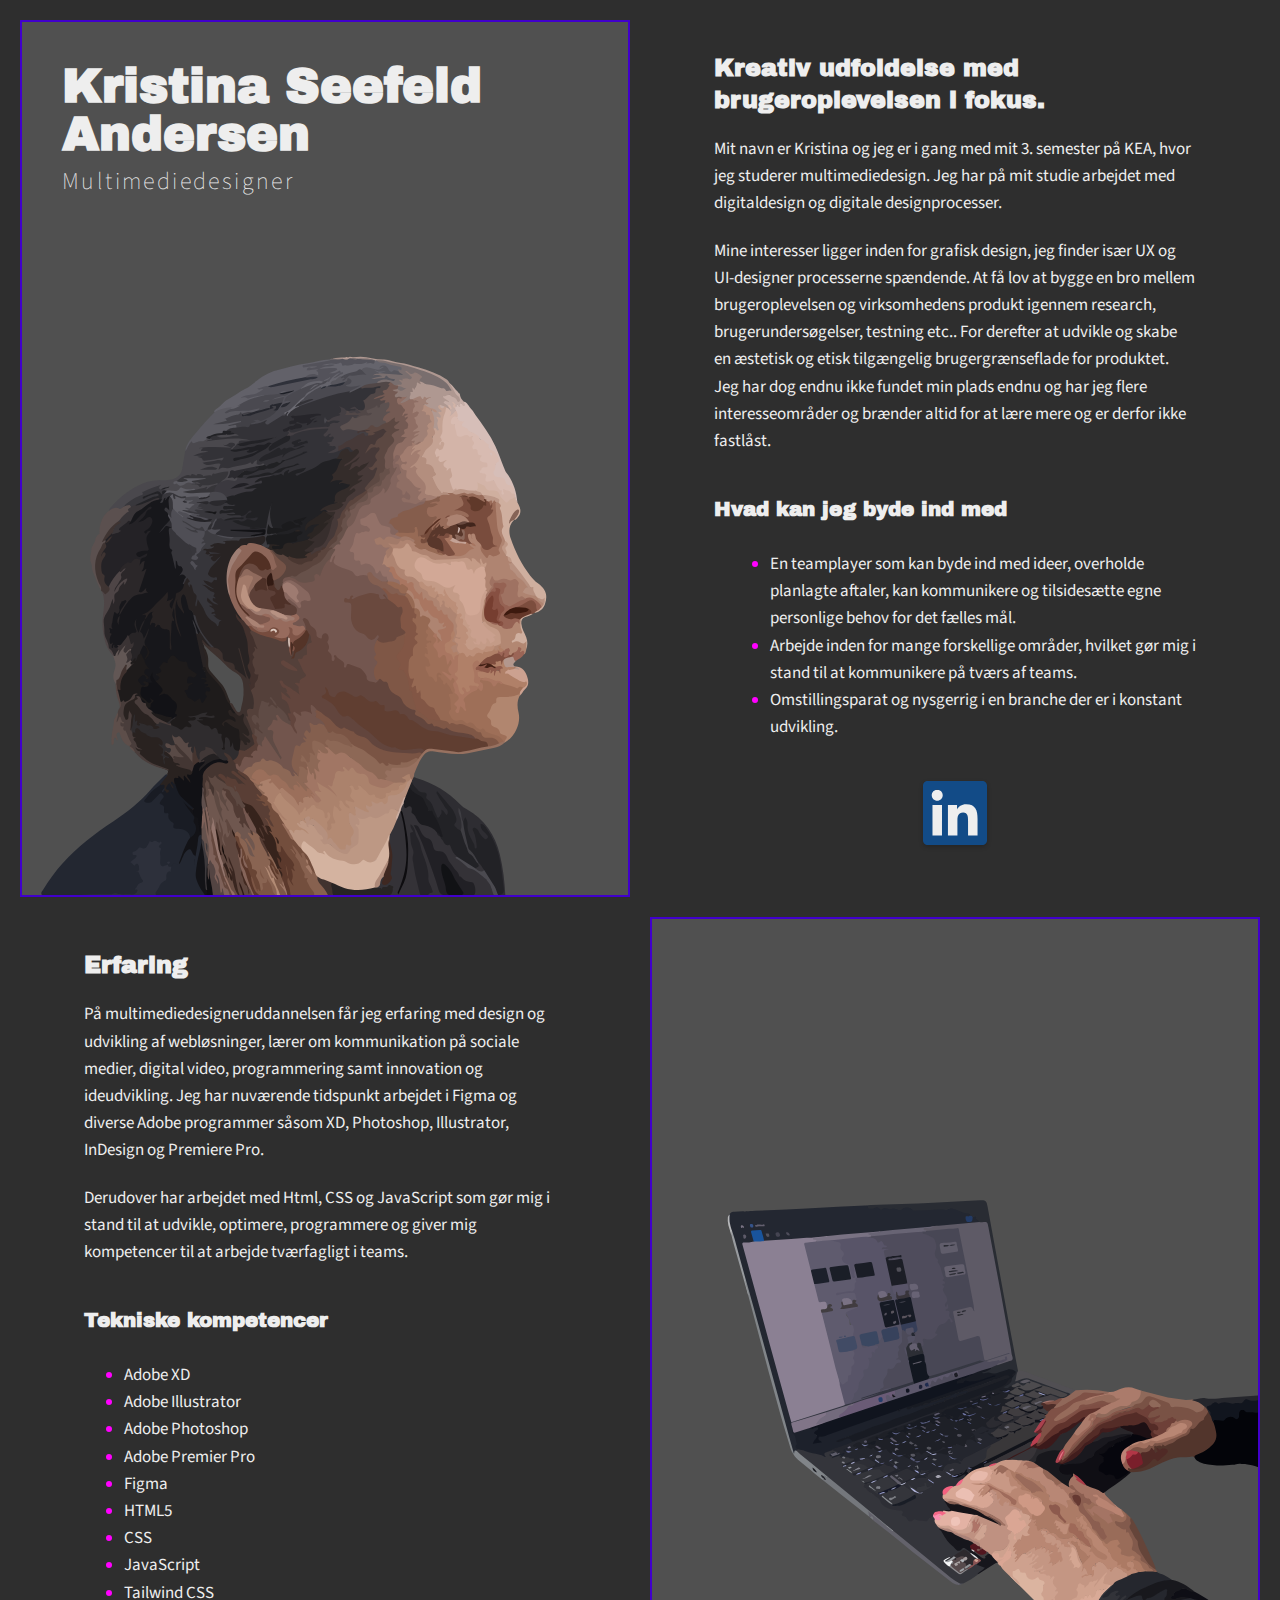
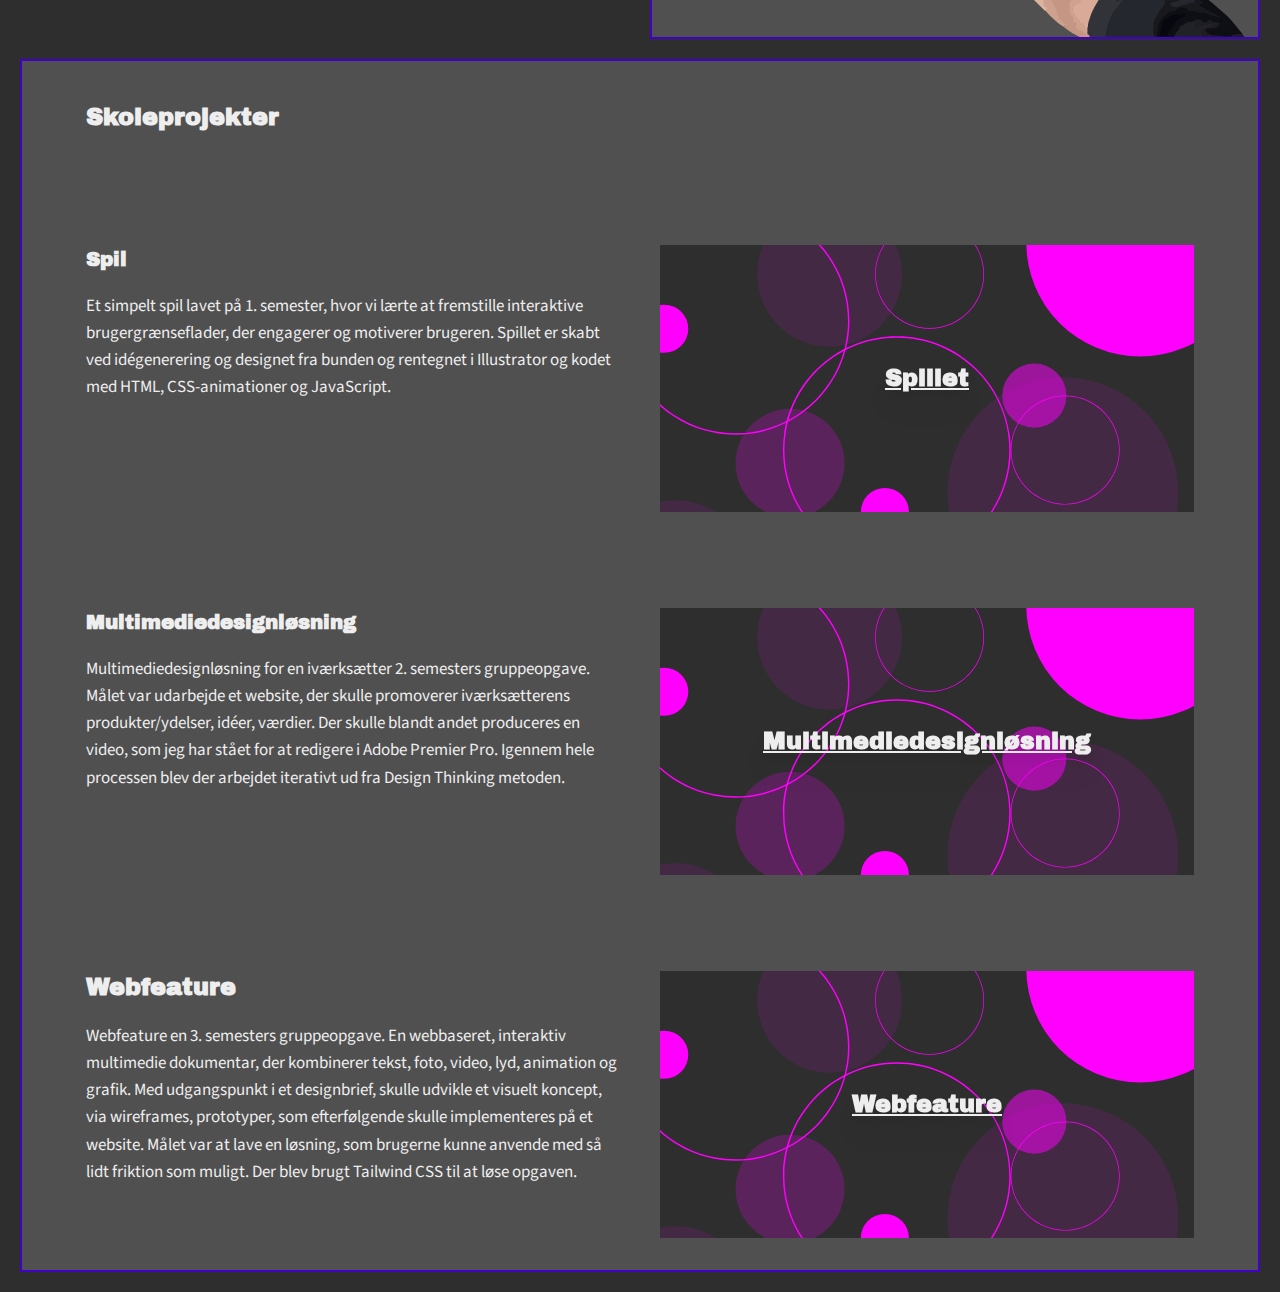
==== commit 87c5ddc0: "Updates" ====
--- a/index.html
+++ b/index.html
@@ -13,14 +13,10 @@
       href="https://fonts.googleapis.com/css2?family=Source+Sans+Pro:ital,wght@0,300;0,400;0,600;0,700;1,400&display=swap"
       rel="stylesheet"
     />
-    <link
-      href="https://fonts.googleapis.com/css2?family=Emblema+One&display=swap"
-      rel="stylesheet"
-    />
 
     <title>Portfolio</title>
     <script type="module" crossorigin src="./assets/main.72133c0a.js"></script>
-    <link rel="stylesheet" href="./assets/index.c7850bac.css">
+    <link rel="stylesheet" href="./assets/index.1093c6d3.css">
   </head>
   <body class="mx-auto max-w-7xl bg-grey">
     <main>
@@ -165,15 +161,17 @@
                   target="blank"
                 >
                   <h4
-                    class="absolute top-1/2 left-1/2 z-10 -translate-x-1/2 -translate-y-1/2 transform cursor-pointer text-xl font-bold text-offwhite underline drop-shadow-xl transition duration-300 ease-in-out group-hover:visible md:text-3xl"
+                    class="absolute top-1/2 left-1/2 z-10 -translate-x-1/2 -translate-y-1/2 transform cursor-pointer text-xl font-bold text-offwhite underline drop-shadow-xl transition duration-300 ease-in-out group-hover:visible md:text-2xl"
                     id="text1"
                   >
                     Spillet
                   </h4>
                   <img
                     class="animationspuls transition duration-300 ease-in-out group-hover:opacity-50"
-                    src="./assets/projektbillede.9b9d097b.svg"
+                    src="./assets/baggrund.14ea9089.svg"
                     alt="skoleprojekt spil"
+                    width="800"
+                    height="400"
                   />
                 </a>
               </div>
@@ -196,14 +194,16 @@
                   target="blank"
                 >
                   <h4
-                    class="absolute top-1/2 left-1/2 z-10 -translate-x-1/2 -translate-y-1/2 transform cursor-pointer text-xl font-bold underline drop-shadow-xl group-hover:visible md:text-3xl"
+                    class="absolute top-1/2 left-1/2 z-10 -translate-x-1/2 -translate-y-1/2 transform cursor-pointer text-xl font-bold underline drop-shadow-xl group-hover:visible md:text-2xl"
                   >
                     Multimediedesignløsning
                   </h4>
                   <img
                     class="animationspuls transition duration-300 ease-in-out group-hover:opacity-50"
-                    src="./assets/projektbillede.9b9d097b.svg"
+                    src="./assets/baggrund.14ea9089.svg"
                     alt="skoleprojekt webfeature"
+                    width="800"
+                    height="400"
                   />
                 </a>
               </div>
@@ -228,14 +228,16 @@
                   target="blank"
                 >
                   <h4
-                    class="absolute top-1/2 left-1/2 z-10 -translate-x-1/2 -translate-y-1/2 transform cursor-pointer text-xl font-bold underline drop-shadow-xl group-hover:visible md:text-3xl"
+                    class="absolute top-1/2 left-1/2 z-10 -translate-x-1/2 -translate-y-1/2 transform cursor-pointer text-xl font-bold underline drop-shadow-xl group-hover:visible md:text-2xl"
                   >
                     Webfeature
                   </h4>
                   <img
                     class="animationspuls transition duration-300 ease-in-out group-hover:opacity-50"
-                    src="./assets/projektbillede.9b9d097b.svg"
+                    src="./assets/baggrund.14ea9089.svg"
                     alt="skoleprojekt webfeature"
+                    width="800"
+                    height="400"
                   />
                 </a>
               </div>
--- a/assets/index.1093c6d3.css
+++ b/assets/index.1093c6d3.css
@@ -0,0 +1 @@
+*,:before,:after{box-sizing:border-box;border-width:0;border-style:solid;border-color:currentColor}:before,:after{--tw-content: ""}html{line-height:1.5;-webkit-text-size-adjust:100%;-moz-tab-size:4;-o-tab-size:4;tab-size:4;font-family:ui-sans-serif,system-ui,-apple-system,BlinkMacSystemFont,Segoe UI,Roboto,Helvetica Neue,Arial,Noto Sans,sans-serif,"Apple Color Emoji","Segoe UI Emoji",Segoe UI Symbol,"Noto Color Emoji"}body{margin:0;line-height:inherit}hr{height:0;color:inherit;border-top-width:1px}abbr:where([title]){-webkit-text-decoration:underline dotted;text-decoration:underline dotted}h1,h2,h3,h4,h5,h6{font-size:inherit;font-weight:inherit}a{color:inherit;text-decoration:inherit}b,strong{font-weight:bolder}code,kbd,samp,pre{font-family:ui-monospace,SFMono-Regular,Menlo,Monaco,Consolas,Liberation Mono,Courier New,monospace;font-size:1em}small{font-size:80%}sub,sup{font-size:75%;line-height:0;position:relative;vertical-align:baseline}sub{bottom:-.25em}sup{top:-.5em}table{text-indent:0;border-color:inherit;border-collapse:collapse}button,input,optgroup,select,textarea{font-family:inherit;font-size:100%;font-weight:inherit;line-height:inherit;color:inherit;margin:0;padding:0}button,select{text-transform:none}button,[type=button],[type=reset],[type=submit]{-webkit-appearance:button;background-color:transparent;background-image:none}:-moz-focusring{outline:auto}:-moz-ui-invalid{box-shadow:none}progress{vertical-align:baseline}::-webkit-inner-spin-button,::-webkit-outer-spin-button{height:auto}[type=search]{-webkit-appearance:textfield;outline-offset:-2px}::-webkit-search-decoration{-webkit-appearance:none}::-webkit-file-upload-button{-webkit-appearance:button;font:inherit}summary{display:list-item}blockquote,dl,dd,h1,h2,h3,h4,h5,h6,hr,figure,p,pre{margin:0}fieldset{margin:0;padding:0}legend{padding:0}ol,ul,menu{list-style:none;margin:0;padding:0}textarea{resize:vertical}input::-moz-placeholder,textarea::-moz-placeholder{opacity:1;color:#9ca3af}input::placeholder,textarea::placeholder{opacity:1;color:#9ca3af}button,[role=button]{cursor:pointer}:disabled{cursor:default}img,svg,video,canvas,audio,iframe,embed,object{display:block;vertical-align:middle}img,video{max-width:100%;height:auto}[type=text],[type=email],[type=url],[type=password],[type=number],[type=date],[type=datetime-local],[type=month],[type=search],[type=tel],[type=time],[type=week],[multiple],textarea,select{-webkit-appearance:none;-moz-appearance:none;appearance:none;background-color:#fff;border-color:#6b7280;border-width:1px;border-radius:0;padding:.5rem .75rem;font-size:1rem;line-height:1.5rem;--tw-shadow: 0 0 #0000}[type=text]:focus,[type=email]:focus,[type=url]:focus,[type=password]:focus,[type=number]:focus,[type=date]:focus,[type=datetime-local]:focus,[type=month]:focus,[type=search]:focus,[type=tel]:focus,[type=time]:focus,[type=week]:focus,[multiple]:focus,textarea:focus,select:focus{outline:2px solid transparent;outline-offset:2px;--tw-ring-inset: var(--tw-empty, );--tw-ring-offset-width: 0px;--tw-ring-offset-color: #fff;--tw-ring-color: #2563eb;--tw-ring-offset-shadow: var(--tw-ring-inset) 0 0 0 var(--tw-ring-offset-width) var(--tw-ring-offset-color);--tw-ring-shadow: var(--tw-ring-inset) 0 0 0 calc(1px + var(--tw-ring-offset-width)) var(--tw-ring-color);box-shadow:var(--tw-ring-offset-shadow),var(--tw-ring-shadow),var(--tw-shadow);border-color:#2563eb}input::-moz-placeholder,textarea::-moz-placeholder{color:#6b7280;opacity:1}input::placeholder,textarea::placeholder{color:#6b7280;opacity:1}::-webkit-datetime-edit-fields-wrapper{padding:0}::-webkit-date-and-time-value{min-height:1.5em}::-webkit-datetime-edit,::-webkit-datetime-edit-year-field,::-webkit-datetime-edit-month-field,::-webkit-datetime-edit-day-field,::-webkit-datetime-edit-hour-field,::-webkit-datetime-edit-minute-field,::-webkit-datetime-edit-second-field,::-webkit-datetime-edit-millisecond-field,::-webkit-datetime-edit-meridiem-field{padding-top:0;padding-bottom:0}select{background-image:url("data:image/svg+xml,%3csvg xmlns='http://www.w3.org/2000/svg' fill='none' viewBox='0 0 20 20'%3e%3cpath stroke='%236b7280' stroke-linecap='round' stroke-linejoin='round' stroke-width='1.5' d='M6 8l4 4 4-4'/%3e%3c/svg%3e");background-position:right .5rem center;background-repeat:no-repeat;background-size:1.5em 1.5em;padding-right:2.5rem;-webkit-print-color-adjust:exact;color-adjust:exact;print-color-adjust:exact}[multiple]{background-image:initial;background-position:initial;background-repeat:unset;background-size:initial;padding-right:.75rem;-webkit-print-color-adjust:unset;color-adjust:unset;print-color-adjust:unset}[type=checkbox],[type=radio]{-webkit-appearance:none;-moz-appearance:none;appearance:none;padding:0;-webkit-print-color-adjust:exact;color-adjust:exact;print-color-adjust:exact;display:inline-block;vertical-align:middle;background-origin:border-box;-webkit-user-select:none;-moz-user-select:none;user-select:none;flex-shrink:0;height:1rem;width:1rem;color:#2563eb;background-color:#fff;border-color:#6b7280;border-width:1px;--tw-shadow: 0 0 #0000}[type=checkbox]{border-radius:0}[type=radio]{border-radius:100%}[type=checkbox]:focus,[type=radio]:focus{outline:2px solid transparent;outline-offset:2px;--tw-ring-inset: var(--tw-empty, );--tw-ring-offset-width: 2px;--tw-ring-offset-color: #fff;--tw-ring-color: #2563eb;--tw-ring-offset-shadow: var(--tw-ring-inset) 0 0 0 var(--tw-ring-offset-width) var(--tw-ring-offset-color);--tw-ring-shadow: var(--tw-ring-inset) 0 0 0 calc(2px + var(--tw-ring-offset-width)) var(--tw-ring-color);box-shadow:var(--tw-ring-offset-shadow),var(--tw-ring-shadow),var(--tw-shadow)}[type=checkbox]:checked,[type=radio]:checked{border-color:transparent;background-color:currentColor;background-size:100% 100%;background-position:center;background-repeat:no-repeat}[type=checkbox]:checked{background-image:url("data:image/svg+xml,%3csvg viewBox='0 0 16 16' fill='white' xmlns='http://www.w3.org/2000/svg'%3e%3cpath d='M12.207 4.793a1 1 0 010 1.414l-5 5a1 1 0 01-1.414 0l-2-2a1 1 0 011.414-1.414L6.5 9.086l4.293-4.293a1 1 0 011.414 0z'/%3e%3c/svg%3e")}[type=radio]:checked{background-image:url("data:image/svg+xml,%3csvg viewBox='0 0 16 16' fill='white' xmlns='http://www.w3.org/2000/svg'%3e%3ccircle cx='8' cy='8' r='3'/%3e%3c/svg%3e")}[type=checkbox]:checked:hover,[type=checkbox]:checked:focus,[type=radio]:checked:hover,[type=radio]:checked:focus{border-color:transparent;background-color:currentColor}[type=checkbox]:indeterminate{background-image:url("data:image/svg+xml,%3csvg xmlns='http://www.w3.org/2000/svg' fill='none' viewBox='0 0 16 16'%3e%3cpath stroke='white' stroke-linecap='round' stroke-linejoin='round' stroke-width='2' d='M4 8h8'/%3e%3c/svg%3e");border-color:transparent;background-color:currentColor;background-size:100% 100%;background-position:center;background-repeat:no-repeat}[type=checkbox]:indeterminate:hover,[type=checkbox]:indeterminate:focus{border-color:transparent;background-color:currentColor}[type=file]{background:unset;border-color:inherit;border-width:0;border-radius:0;padding:0;font-size:unset;line-height:inherit}[type=file]:focus{outline:1px solid ButtonText;outline:1px auto -webkit-focus-ring-color}h1{font-family:Archivo Black,Emblema One,sans-serif}h3,h4{font-family:Archivo Black,sans-serif;line-height:1.2}h2{font-family:Source Sans Pro,Roboto,sans-serif}p,li{font-family:Source Sans Pro,Roboto,sans-serif;font-size:1.0625rem;line-height:1.6}.linkedinpuls{-webkit-animation-name:puls;animation-name:puls;-webkit-animation-duration:.4s;animation-duration:.4s;-webkit-animation-iteration-count:infinite;animation-iteration-count:infinite;-webkit-animation-timing-function:linear;animation-timing-function:linear;-webkit-animation-direction:alternate;animation-direction:alternate}@-webkit-keyframes puls{0%{transform:scale(.8)}to{transform:scale(1)}}@keyframes puls{0%{transform:scale(.8)}to{transform:scale(1)}}.animationspuls{-webkit-animation-name:puls;animation-name:puls;-webkit-animation-duration:.4s;animation-duration:.4s;-webkit-animation-iteration-count:infinite;animation-iteration-count:infinite;-webkit-animation-timing-function:linear;animation-timing-function:linear;-webkit-animation-direction:alternate;animation-direction:alternate}@keyframes puls{0%{transform:scale(.96)}to{transform:scale(1)}}*,:before,:after{--tw-border-spacing-x: 0;--tw-border-spacing-y: 0;--tw-translate-x: 0;--tw-translate-y: 0;--tw-rotate: 0;--tw-skew-x: 0;--tw-skew-y: 0;--tw-scale-x: 1;--tw-scale-y: 1;--tw-pan-x: ;--tw-pan-y: ;--tw-pinch-zoom: ;--tw-scroll-snap-strictness: proximity;--tw-ordinal: ;--tw-slashed-zero: ;--tw-numeric-figure: ;--tw-numeric-spacing: ;--tw-numeric-fraction: ;--tw-ring-inset: ;--tw-ring-offset-width: 0px;--tw-ring-offset-color: #fff;--tw-ring-color: rgb(59 130 246 / .5);--tw-ring-offset-shadow: 0 0 #0000;--tw-ring-shadow: 0 0 #0000;--tw-shadow: 0 0 #0000;--tw-shadow-colored: 0 0 #0000;--tw-blur: ;--tw-brightness: ;--tw-contrast: ;--tw-grayscale: ;--tw-hue-rotate: ;--tw-invert: ;--tw-saturate: ;--tw-sepia: ;--tw-drop-shadow: ;--tw-backdrop-blur: ;--tw-backdrop-brightness: ;--tw-backdrop-contrast: ;--tw-backdrop-grayscale: ;--tw-backdrop-hue-rotate: ;--tw-backdrop-invert: ;--tw-backdrop-opacity: ;--tw-backdrop-saturate: ;--tw-backdrop-sepia: }::-webkit-backdrop{--tw-border-spacing-x: 0;--tw-border-spacing-y: 0;--tw-translate-x: 0;--tw-translate-y: 0;--tw-rotate: 0;--tw-skew-x: 0;--tw-skew-y: 0;--tw-scale-x: 1;--tw-scale-y: 1;--tw-pan-x: ;--tw-pan-y: ;--tw-pinch-zoom: ;--tw-scroll-snap-strictness: proximity;--tw-ordinal: ;--tw-slashed-zero: ;--tw-numeric-figure: ;--tw-numeric-spacing: ;--tw-numeric-fraction: ;--tw-ring-inset: ;--tw-ring-offset-width: 0px;--tw-ring-offset-color: #fff;--tw-ring-color: rgb(59 130 246 / .5);--tw-ring-offset-shadow: 0 0 #0000;--tw-ring-shadow: 0 0 #0000;--tw-shadow: 0 0 #0000;--tw-shadow-colored: 0 0 #0000;--tw-blur: ;--tw-brightness: ;--tw-contrast: ;--tw-grayscale: ;--tw-hue-rotate: ;--tw-invert: ;--tw-saturate: ;--tw-sepia: ;--tw-drop-shadow: ;--tw-backdrop-blur: ;--tw-backdrop-brightness: ;--tw-backdrop-contrast: ;--tw-backdrop-grayscale: ;--tw-backdrop-hue-rotate: ;--tw-backdrop-invert: ;--tw-backdrop-opacity: ;--tw-backdrop-saturate: ;--tw-backdrop-sepia: }::backdrop{--tw-border-spacing-x: 0;--tw-border-spacing-y: 0;--tw-translate-x: 0;--tw-translate-y: 0;--tw-rotate: 0;--tw-skew-x: 0;--tw-skew-y: 0;--tw-scale-x: 1;--tw-scale-y: 1;--tw-pan-x: ;--tw-pan-y: ;--tw-pinch-zoom: ;--tw-scroll-snap-strictness: proximity;--tw-ordinal: ;--tw-slashed-zero: ;--tw-numeric-figure: ;--tw-numeric-spacing: ;--tw-numeric-fraction: ;--tw-ring-inset: ;--tw-ring-offset-width: 0px;--tw-ring-offset-color: #fff;--tw-ring-color: rgb(59 130 246 / .5);--tw-ring-offset-shadow: 0 0 #0000;--tw-ring-shadow: 0 0 #0000;--tw-shadow: 0 0 #0000;--tw-shadow-colored: 0 0 #0000;--tw-blur: ;--tw-brightness: ;--tw-contrast: ;--tw-grayscale: ;--tw-hue-rotate: ;--tw-invert: ;--tw-saturate: ;--tw-sepia: ;--tw-drop-shadow: ;--tw-backdrop-blur: ;--tw-backdrop-brightness: ;--tw-backdrop-contrast: ;--tw-backdrop-grayscale: ;--tw-backdrop-hue-rotate: ;--tw-backdrop-invert: ;--tw-backdrop-opacity: ;--tw-backdrop-saturate: ;--tw-backdrop-sepia: }.absolute{position:absolute}.relative{position:relative}.top-1\/2{top:50%}.left-1\/2{left:50%}.z-10{z-index:10}.order-last{order:9999}.order-1{order:1}.m-5{margin:1.25rem}.mx-auto{margin-left:auto;margin-right:auto}.mx-5{margin-left:1.25rem;margin-right:1.25rem}.mb-5{margin-bottom:1.25rem}.flex{display:flex}.grid{display:grid}.h-16{height:4rem}.w-16{width:4rem}.max-w-7xl{max-width:80rem}.max-w-3xl{max-width:48rem}.-translate-x-1\/2{--tw-translate-x: -50%;transform:translate(var(--tw-translate-x),var(--tw-translate-y)) rotate(var(--tw-rotate)) skew(var(--tw-skew-x)) skewY(var(--tw-skew-y)) scaleX(var(--tw-scale-x)) scaleY(var(--tw-scale-y))}.-translate-y-1\/2{--tw-translate-y: -50%;transform:translate(var(--tw-translate-x),var(--tw-translate-y)) rotate(var(--tw-rotate)) skew(var(--tw-skew-x)) skewY(var(--tw-skew-y)) scaleX(var(--tw-scale-x)) scaleY(var(--tw-scale-y))}.transform{transform:translate(var(--tw-translate-x),var(--tw-translate-y)) rotate(var(--tw-rotate)) skew(var(--tw-skew-x)) skewY(var(--tw-skew-y)) scaleX(var(--tw-scale-x)) scaleY(var(--tw-scale-y))}.cursor-pointer{cursor:pointer}.list-disc{list-style-type:disc}.flex-col{flex-direction:column}.gap-5{gap:1.25rem}.gap-24{gap:6rem}.gap-10{gap:2.5rem}.place-self-center{place-self:center}.border-2{border-width:2px}.border-blaa{--tw-border-opacity: 1;border-color:rgb(65 0 204 / var(--tw-border-opacity))}.bg-grey{--tw-bg-opacity: 1;background-color:rgb(46 46 46 / var(--tw-bg-opacity))}.bg-lightgrey{--tw-bg-opacity: 1;background-color:rgb(80 80 80 / var(--tw-bg-opacity))}.p-5{padding:1.25rem}.p-10{padding:2.5rem}.p-8{padding:2rem}.px-5{padding-left:1.25rem;padding-right:1.25rem}.pt-2{padding-top:.5rem}.pb-5{padding-bottom:1.25rem}.pb-2{padding-bottom:.5rem}.pl-14{padding-left:3.5rem}.pl-10{padding-left:2.5rem}.pt-10{padding-top:2.5rem}.pl-8{padding-left:2rem}.text-3xl{font-size:1.875rem;line-height:2.25rem}.text-lg{font-size:1.125rem;line-height:1.75rem}.text-xl{font-size:1.25rem;line-height:1.75rem}.text-2xl{font-size:1.5rem;line-height:2rem}.font-extrabold{font-weight:800}.font-thin{font-weight:100}.font-black{font-weight:900}.font-bold{font-weight:700}.tracking-widest{letter-spacing:.1em}.text-offwhite{--tw-text-opacity: 1;color:rgb(238 238 238 / var(--tw-text-opacity))}.underline{-webkit-text-decoration-line:underline;text-decoration-line:underline}.drop-shadow-3xl{--tw-drop-shadow: drop-shadow(0 2px 2px rgba(0, 0, 0, .2));filter:var(--tw-blur) var(--tw-brightness) var(--tw-contrast) var(--tw-grayscale) var(--tw-hue-rotate) var(--tw-invert) var(--tw-saturate) var(--tw-sepia) var(--tw-drop-shadow)}.drop-shadow-xl{--tw-drop-shadow: drop-shadow(0 20px 13px rgb(0 0 0 / .03)) drop-shadow(0 8px 5px rgb(0 0 0 / .08));filter:var(--tw-blur) var(--tw-brightness) var(--tw-contrast) var(--tw-grayscale) var(--tw-hue-rotate) var(--tw-invert) var(--tw-saturate) var(--tw-sepia) var(--tw-drop-shadow)}.transition{transition-property:color,background-color,border-color,fill,stroke,opacity,box-shadow,transform,filter,-webkit-text-decoration-color,-webkit-backdrop-filter;transition-property:color,background-color,border-color,text-decoration-color,fill,stroke,opacity,box-shadow,transform,filter,backdrop-filter;transition-property:color,background-color,border-color,text-decoration-color,fill,stroke,opacity,box-shadow,transform,filter,backdrop-filter,-webkit-text-decoration-color,-webkit-backdrop-filter;transition-timing-function:cubic-bezier(.4,0,.2,1);transition-duration:.15s}.duration-300{transition-duration:.3s}.ease-in-out{transition-timing-function:cubic-bezier(.4,0,.2,1)}.marker\:text-pink *::marker{color:#f0f}.marker\:text-pink::marker{color:#f0f}.hover\:mix-blend-overlay:hover{mix-blend-mode:overlay}.group:hover .group-hover\:visible{visibility:visible}.group:hover .group-hover\:opacity-50{opacity:.5}@media (min-width: 480px){.sm\:text-4xl{font-size:2.25rem;line-height:2.5rem}}@media (min-width: 710px){.md\:px-16{padding-left:4rem;padding-right:4rem}.md\:pb-20{padding-bottom:5rem}.md\:pl-16{padding-left:4rem}.md\:text-5xl{font-size:3rem;line-height:1}.md\:text-2xl{font-size:1.5rem;line-height:2rem}}@media (min-width: 1024px){.lg\:absolute{position:absolute}.lg\:relative{position:relative}.lg\:bottom-0{bottom:0px}.lg\:order-none{order:0}.lg\:mx-0{margin-left:0;margin-right:0}.lg\:flex{display:flex}.lg\:grid{display:grid}.lg\:grid-cols-2{grid-template-columns:repeat(2,minmax(0,1fr))}.lg\:grid-rows-2{grid-template-rows:repeat(2,minmax(0,1fr))}.lg\:flex-col{flex-direction:column}.lg\:place-content-center{place-content:center}}
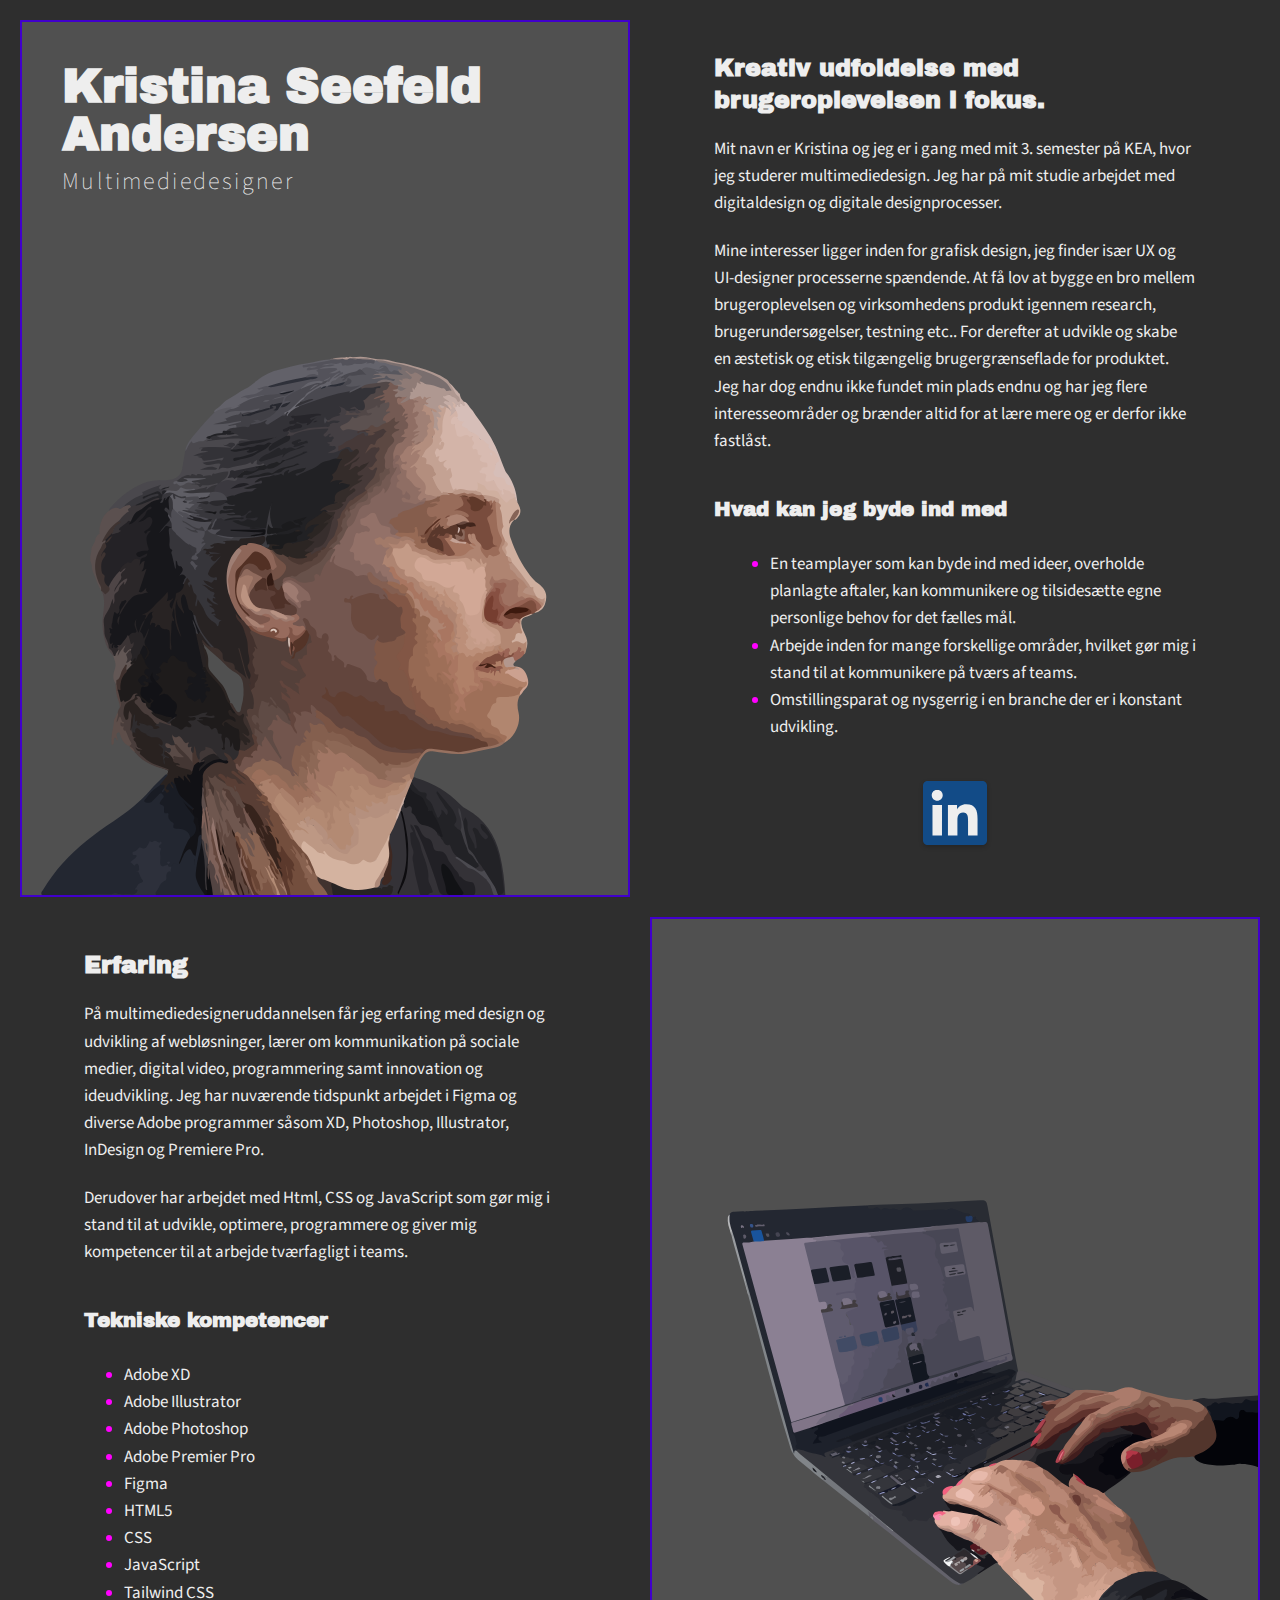
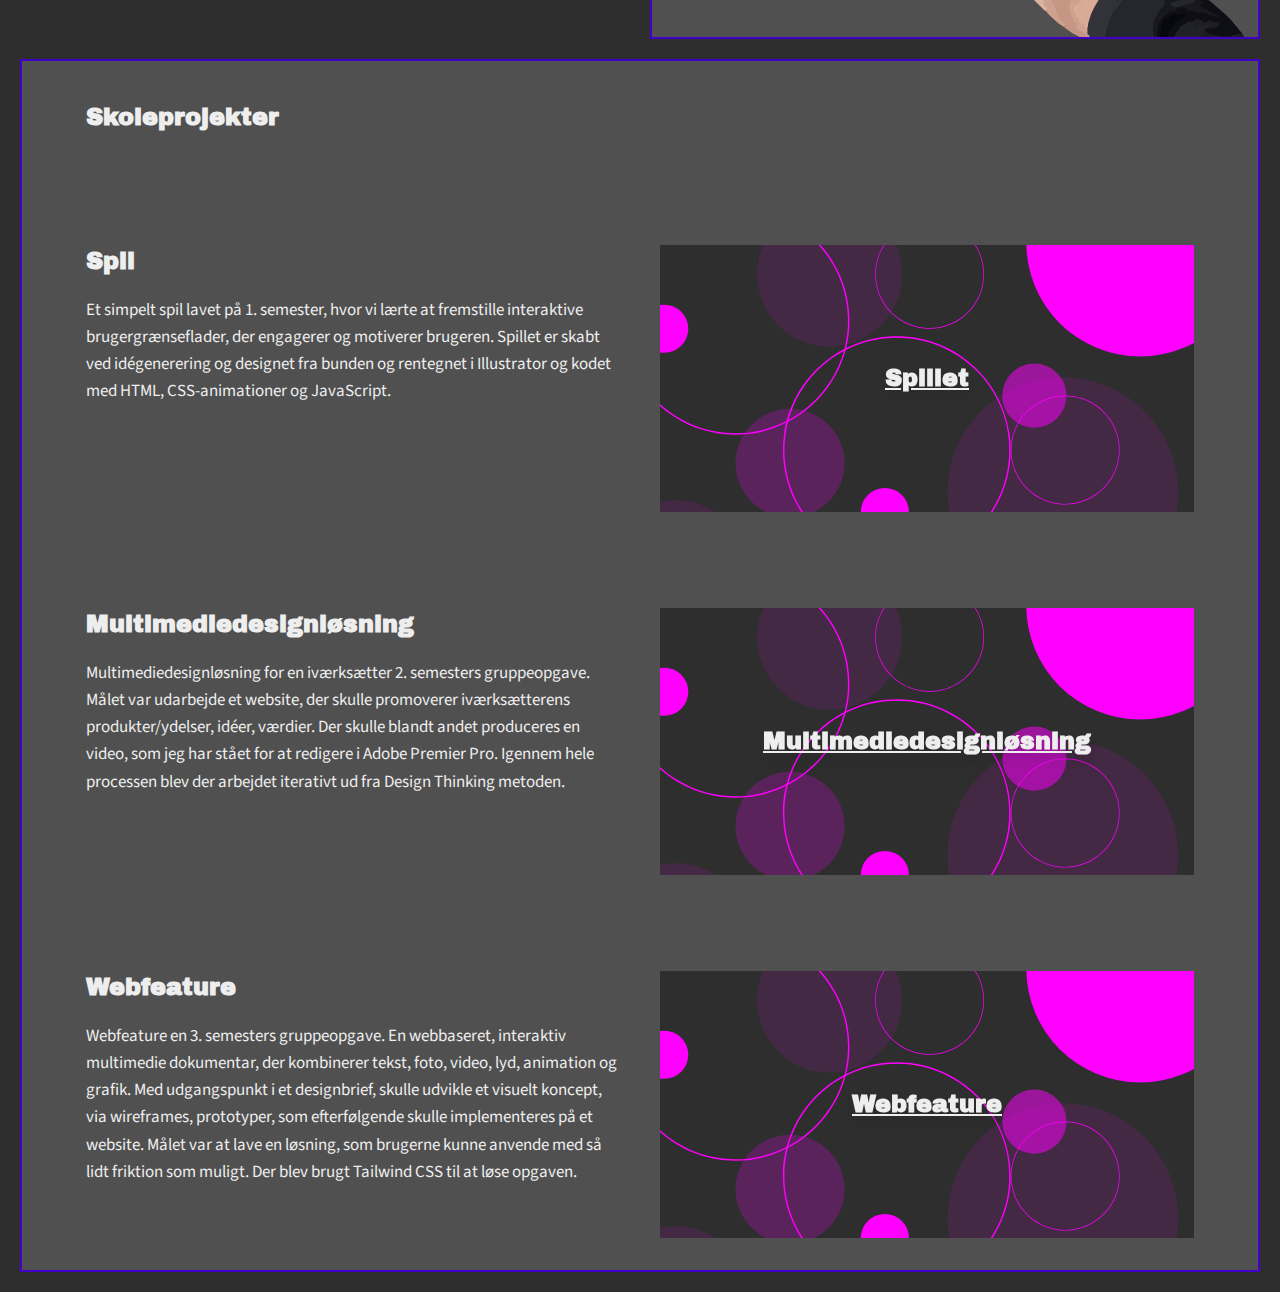
==== commit f84f8fbd: "Updates" ====
--- a/index.html
+++ b/index.html
@@ -6,17 +6,13 @@
     <meta name="viewport" content="width=device-width, initial-scale=1.0" />
 
     <link
-      href="https://fonts.googleapis.com/css2?family=Archivo+Black&family=Carter+One&family=Roboto:wght@300;400;700;900&display=swap"
+      href="https://fonts.googleapis.com/css2?family=Archivo+Black&family=Source+Sans+Pro:wght@300;400;700&display=swap"
       rel="stylesheet"
     />
-    <link
-      href="https://fonts.googleapis.com/css2?family=Source+Sans+Pro:ital,wght@0,300;0,400;0,600;0,700;1,400&display=swap"
-      rel="stylesheet"
-    />
 
     <title>Portfolio</title>
     <script type="module" crossorigin src="./assets/main.72133c0a.js"></script>
-    <link rel="stylesheet" href="./assets/index.1093c6d3.css">
+    <link rel="stylesheet" href="./assets/index.51bb7cab.css">
   </head>
   <body class="mx-auto max-w-7xl bg-grey">
     <main>
@@ -145,7 +141,7 @@
           <div class="grid gap-24 p-8 text-offwhite md:px-16 lg:grid-rows-2">
             <div class="grid gap-10 lg:grid-cols-2" id="skoleprojekter">
               <div>
-                <h4 class="pb-5 text-xl font-black">Spil</h4>
+                <h4 class="pb-5 text-2xl font-bold">Spil</h4>
                 <p>
                   Et simpelt spil lavet på 1. semester, hvor vi lærte at
                   fremstille interaktive brugergrænseflader, der engagerer og
@@ -178,7 +174,7 @@
             </div>
             <div class="grid gap-10 lg:grid-cols-2" id="skoleprojekter">
               <div>
-                <h4 class="pb-5 text-xl font-black">Multimediedesignløsning</h4>
+                <h4 class="pb-5 text-2xl font-bold">Multimediedesignløsning</h4>
                 <p>
                   Multimediedesignløsning for en iværksætter 2. semesters
                   gruppeopgave. Målet var udarbejde et website, der skulle
@@ -210,7 +206,7 @@
             </div>
             <div class="grid gap-10 lg:grid-cols-2" id="skoleprojekter">
               <div>
-                <h4 class="pb-5 text-2xl font-black">Webfeature</h4>
+                <h4 class="pb-5 text-2xl font-bold">Webfeature</h4>
                 <p>
                   Webfeature en 3. semesters gruppeopgave. En webbaseret,
                   interaktiv multimedie dokumentar, der kombinerer tekst, foto,
--- a/assets/index.51bb7cab.css
+++ b/assets/index.51bb7cab.css
@@ -0,0 +1 @@
+*,:before,:after{box-sizing:border-box;border-width:0;border-style:solid;border-color:currentColor}:before,:after{--tw-content: ""}html{line-height:1.5;-webkit-text-size-adjust:100%;-moz-tab-size:4;-o-tab-size:4;tab-size:4;font-family:ui-sans-serif,system-ui,-apple-system,BlinkMacSystemFont,Segoe UI,Roboto,Helvetica Neue,Arial,Noto Sans,sans-serif,"Apple Color Emoji","Segoe UI Emoji",Segoe UI Symbol,"Noto Color Emoji"}body{margin:0;line-height:inherit}hr{height:0;color:inherit;border-top-width:1px}abbr:where([title]){-webkit-text-decoration:underline dotted;text-decoration:underline dotted}h1,h2,h3,h4,h5,h6{font-size:inherit;font-weight:inherit}a{color:inherit;text-decoration:inherit}b,strong{font-weight:bolder}code,kbd,samp,pre{font-family:ui-monospace,SFMono-Regular,Menlo,Monaco,Consolas,Liberation Mono,Courier New,monospace;font-size:1em}small{font-size:80%}sub,sup{font-size:75%;line-height:0;position:relative;vertical-align:baseline}sub{bottom:-.25em}sup{top:-.5em}table{text-indent:0;border-color:inherit;border-collapse:collapse}button,input,optgroup,select,textarea{font-family:inherit;font-size:100%;font-weight:inherit;line-height:inherit;color:inherit;margin:0;padding:0}button,select{text-transform:none}button,[type=button],[type=reset],[type=submit]{-webkit-appearance:button;background-color:transparent;background-image:none}:-moz-focusring{outline:auto}:-moz-ui-invalid{box-shadow:none}progress{vertical-align:baseline}::-webkit-inner-spin-button,::-webkit-outer-spin-button{height:auto}[type=search]{-webkit-appearance:textfield;outline-offset:-2px}::-webkit-search-decoration{-webkit-appearance:none}::-webkit-file-upload-button{-webkit-appearance:button;font:inherit}summary{display:list-item}blockquote,dl,dd,h1,h2,h3,h4,h5,h6,hr,figure,p,pre{margin:0}fieldset{margin:0;padding:0}legend{padding:0}ol,ul,menu{list-style:none;margin:0;padding:0}textarea{resize:vertical}input::-moz-placeholder,textarea::-moz-placeholder{opacity:1;color:#9ca3af}input::placeholder,textarea::placeholder{opacity:1;color:#9ca3af}button,[role=button]{cursor:pointer}:disabled{cursor:default}img,svg,video,canvas,audio,iframe,embed,object{display:block;vertical-align:middle}img,video{max-width:100%;height:auto}[type=text],[type=email],[type=url],[type=password],[type=number],[type=date],[type=datetime-local],[type=month],[type=search],[type=tel],[type=time],[type=week],[multiple],textarea,select{-webkit-appearance:none;-moz-appearance:none;appearance:none;background-color:#fff;border-color:#6b7280;border-width:1px;border-radius:0;padding:.5rem .75rem;font-size:1rem;line-height:1.5rem;--tw-shadow: 0 0 #0000}[type=text]:focus,[type=email]:focus,[type=url]:focus,[type=password]:focus,[type=number]:focus,[type=date]:focus,[type=datetime-local]:focus,[type=month]:focus,[type=search]:focus,[type=tel]:focus,[type=time]:focus,[type=week]:focus,[multiple]:focus,textarea:focus,select:focus{outline:2px solid transparent;outline-offset:2px;--tw-ring-inset: var(--tw-empty, );--tw-ring-offset-width: 0px;--tw-ring-offset-color: #fff;--tw-ring-color: #2563eb;--tw-ring-offset-shadow: var(--tw-ring-inset) 0 0 0 var(--tw-ring-offset-width) var(--tw-ring-offset-color);--tw-ring-shadow: var(--tw-ring-inset) 0 0 0 calc(1px + var(--tw-ring-offset-width)) var(--tw-ring-color);box-shadow:var(--tw-ring-offset-shadow),var(--tw-ring-shadow),var(--tw-shadow);border-color:#2563eb}input::-moz-placeholder,textarea::-moz-placeholder{color:#6b7280;opacity:1}input::placeholder,textarea::placeholder{color:#6b7280;opacity:1}::-webkit-datetime-edit-fields-wrapper{padding:0}::-webkit-date-and-time-value{min-height:1.5em}::-webkit-datetime-edit,::-webkit-datetime-edit-year-field,::-webkit-datetime-edit-month-field,::-webkit-datetime-edit-day-field,::-webkit-datetime-edit-hour-field,::-webkit-datetime-edit-minute-field,::-webkit-datetime-edit-second-field,::-webkit-datetime-edit-millisecond-field,::-webkit-datetime-edit-meridiem-field{padding-top:0;padding-bottom:0}select{background-image:url("data:image/svg+xml,%3csvg xmlns='http://www.w3.org/2000/svg' fill='none' viewBox='0 0 20 20'%3e%3cpath stroke='%236b7280' stroke-linecap='round' stroke-linejoin='round' stroke-width='1.5' d='M6 8l4 4 4-4'/%3e%3c/svg%3e");background-position:right .5rem center;background-repeat:no-repeat;background-size:1.5em 1.5em;padding-right:2.5rem;-webkit-print-color-adjust:exact;color-adjust:exact;print-color-adjust:exact}[multiple]{background-image:initial;background-position:initial;background-repeat:unset;background-size:initial;padding-right:.75rem;-webkit-print-color-adjust:unset;color-adjust:unset;print-color-adjust:unset}[type=checkbox],[type=radio]{-webkit-appearance:none;-moz-appearance:none;appearance:none;padding:0;-webkit-print-color-adjust:exact;color-adjust:exact;print-color-adjust:exact;display:inline-block;vertical-align:middle;background-origin:border-box;-webkit-user-select:none;-moz-user-select:none;user-select:none;flex-shrink:0;height:1rem;width:1rem;color:#2563eb;background-color:#fff;border-color:#6b7280;border-width:1px;--tw-shadow: 0 0 #0000}[type=checkbox]{border-radius:0}[type=radio]{border-radius:100%}[type=checkbox]:focus,[type=radio]:focus{outline:2px solid transparent;outline-offset:2px;--tw-ring-inset: var(--tw-empty, );--tw-ring-offset-width: 2px;--tw-ring-offset-color: #fff;--tw-ring-color: #2563eb;--tw-ring-offset-shadow: var(--tw-ring-inset) 0 0 0 var(--tw-ring-offset-width) var(--tw-ring-offset-color);--tw-ring-shadow: var(--tw-ring-inset) 0 0 0 calc(2px + var(--tw-ring-offset-width)) var(--tw-ring-color);box-shadow:var(--tw-ring-offset-shadow),var(--tw-ring-shadow),var(--tw-shadow)}[type=checkbox]:checked,[type=radio]:checked{border-color:transparent;background-color:currentColor;background-size:100% 100%;background-position:center;background-repeat:no-repeat}[type=checkbox]:checked{background-image:url("data:image/svg+xml,%3csvg viewBox='0 0 16 16' fill='white' xmlns='http://www.w3.org/2000/svg'%3e%3cpath d='M12.207 4.793a1 1 0 010 1.414l-5 5a1 1 0 01-1.414 0l-2-2a1 1 0 011.414-1.414L6.5 9.086l4.293-4.293a1 1 0 011.414 0z'/%3e%3c/svg%3e")}[type=radio]:checked{background-image:url("data:image/svg+xml,%3csvg viewBox='0 0 16 16' fill='white' xmlns='http://www.w3.org/2000/svg'%3e%3ccircle cx='8' cy='8' r='3'/%3e%3c/svg%3e")}[type=checkbox]:checked:hover,[type=checkbox]:checked:focus,[type=radio]:checked:hover,[type=radio]:checked:focus{border-color:transparent;background-color:currentColor}[type=checkbox]:indeterminate{background-image:url("data:image/svg+xml,%3csvg xmlns='http://www.w3.org/2000/svg' fill='none' viewBox='0 0 16 16'%3e%3cpath stroke='white' stroke-linecap='round' stroke-linejoin='round' stroke-width='2' d='M4 8h8'/%3e%3c/svg%3e");border-color:transparent;background-color:currentColor;background-size:100% 100%;background-position:center;background-repeat:no-repeat}[type=checkbox]:indeterminate:hover,[type=checkbox]:indeterminate:focus{border-color:transparent;background-color:currentColor}[type=file]{background:unset;border-color:inherit;border-width:0;border-radius:0;padding:0;font-size:unset;line-height:inherit}[type=file]:focus{outline:1px solid ButtonText;outline:1px auto -webkit-focus-ring-color}h1{font-family:Archivo Black,sans-serif}h3,h4{font-family:Archivo Black,sans-serif;line-height:1.2}h2{font-family:Source Sans Pro,sans-serif}p,li{font-family:Source Sans Pro,sans-serif;font-size:1.0625rem;line-height:1.6}.linkedinpuls{-webkit-animation-name:puls;animation-name:puls;-webkit-animation-duration:.4s;animation-duration:.4s;-webkit-animation-iteration-count:infinite;animation-iteration-count:infinite;-webkit-animation-timing-function:linear;animation-timing-function:linear;-webkit-animation-direction:alternate;animation-direction:alternate}@-webkit-keyframes puls{0%{transform:scale(.8)}to{transform:scale(1)}}@keyframes puls{0%{transform:scale(.8)}to{transform:scale(1)}}.animationspuls{-webkit-animation-name:puls;animation-name:puls;-webkit-animation-duration:.4s;animation-duration:.4s;-webkit-animation-iteration-count:infinite;animation-iteration-count:infinite;-webkit-animation-timing-function:linear;animation-timing-function:linear;-webkit-animation-direction:alternate;animation-direction:alternate}@keyframes puls{0%{transform:scale(.96)}to{transform:scale(1)}}*,:before,:after{--tw-border-spacing-x: 0;--tw-border-spacing-y: 0;--tw-translate-x: 0;--tw-translate-y: 0;--tw-rotate: 0;--tw-skew-x: 0;--tw-skew-y: 0;--tw-scale-x: 1;--tw-scale-y: 1;--tw-pan-x: ;--tw-pan-y: ;--tw-pinch-zoom: ;--tw-scroll-snap-strictness: proximity;--tw-ordinal: ;--tw-slashed-zero: ;--tw-numeric-figure: ;--tw-numeric-spacing: ;--tw-numeric-fraction: ;--tw-ring-inset: ;--tw-ring-offset-width: 0px;--tw-ring-offset-color: #fff;--tw-ring-color: rgb(59 130 246 / .5);--tw-ring-offset-shadow: 0 0 #0000;--tw-ring-shadow: 0 0 #0000;--tw-shadow: 0 0 #0000;--tw-shadow-colored: 0 0 #0000;--tw-blur: ;--tw-brightness: ;--tw-contrast: ;--tw-grayscale: ;--tw-hue-rotate: ;--tw-invert: ;--tw-saturate: ;--tw-sepia: ;--tw-drop-shadow: ;--tw-backdrop-blur: ;--tw-backdrop-brightness: ;--tw-backdrop-contrast: ;--tw-backdrop-grayscale: ;--tw-backdrop-hue-rotate: ;--tw-backdrop-invert: ;--tw-backdrop-opacity: ;--tw-backdrop-saturate: ;--tw-backdrop-sepia: }::-webkit-backdrop{--tw-border-spacing-x: 0;--tw-border-spacing-y: 0;--tw-translate-x: 0;--tw-translate-y: 0;--tw-rotate: 0;--tw-skew-x: 0;--tw-skew-y: 0;--tw-scale-x: 1;--tw-scale-y: 1;--tw-pan-x: ;--tw-pan-y: ;--tw-pinch-zoom: ;--tw-scroll-snap-strictness: proximity;--tw-ordinal: ;--tw-slashed-zero: ;--tw-numeric-figure: ;--tw-numeric-spacing: ;--tw-numeric-fraction: ;--tw-ring-inset: ;--tw-ring-offset-width: 0px;--tw-ring-offset-color: #fff;--tw-ring-color: rgb(59 130 246 / .5);--tw-ring-offset-shadow: 0 0 #0000;--tw-ring-shadow: 0 0 #0000;--tw-shadow: 0 0 #0000;--tw-shadow-colored: 0 0 #0000;--tw-blur: ;--tw-brightness: ;--tw-contrast: ;--tw-grayscale: ;--tw-hue-rotate: ;--tw-invert: ;--tw-saturate: ;--tw-sepia: ;--tw-drop-shadow: ;--tw-backdrop-blur: ;--tw-backdrop-brightness: ;--tw-backdrop-contrast: ;--tw-backdrop-grayscale: ;--tw-backdrop-hue-rotate: ;--tw-backdrop-invert: ;--tw-backdrop-opacity: ;--tw-backdrop-saturate: ;--tw-backdrop-sepia: }::backdrop{--tw-border-spacing-x: 0;--tw-border-spacing-y: 0;--tw-translate-x: 0;--tw-translate-y: 0;--tw-rotate: 0;--tw-skew-x: 0;--tw-skew-y: 0;--tw-scale-x: 1;--tw-scale-y: 1;--tw-pan-x: ;--tw-pan-y: ;--tw-pinch-zoom: ;--tw-scroll-snap-strictness: proximity;--tw-ordinal: ;--tw-slashed-zero: ;--tw-numeric-figure: ;--tw-numeric-spacing: ;--tw-numeric-fraction: ;--tw-ring-inset: ;--tw-ring-offset-width: 0px;--tw-ring-offset-color: #fff;--tw-ring-color: rgb(59 130 246 / .5);--tw-ring-offset-shadow: 0 0 #0000;--tw-ring-shadow: 0 0 #0000;--tw-shadow: 0 0 #0000;--tw-shadow-colored: 0 0 #0000;--tw-blur: ;--tw-brightness: ;--tw-contrast: ;--tw-grayscale: ;--tw-hue-rotate: ;--tw-invert: ;--tw-saturate: ;--tw-sepia: ;--tw-drop-shadow: ;--tw-backdrop-blur: ;--tw-backdrop-brightness: ;--tw-backdrop-contrast: ;--tw-backdrop-grayscale: ;--tw-backdrop-hue-rotate: ;--tw-backdrop-invert: ;--tw-backdrop-opacity: ;--tw-backdrop-saturate: ;--tw-backdrop-sepia: }.absolute{position:absolute}.relative{position:relative}.top-1\/2{top:50%}.left-1\/2{left:50%}.z-10{z-index:10}.order-last{order:9999}.order-1{order:1}.m-5{margin:1.25rem}.mx-auto{margin-left:auto;margin-right:auto}.mx-5{margin-left:1.25rem;margin-right:1.25rem}.mb-5{margin-bottom:1.25rem}.flex{display:flex}.grid{display:grid}.h-16{height:4rem}.w-16{width:4rem}.max-w-7xl{max-width:80rem}.max-w-3xl{max-width:48rem}.-translate-x-1\/2{--tw-translate-x: -50%;transform:translate(var(--tw-translate-x),var(--tw-translate-y)) rotate(var(--tw-rotate)) skew(var(--tw-skew-x)) skewY(var(--tw-skew-y)) scaleX(var(--tw-scale-x)) scaleY(var(--tw-scale-y))}.-translate-y-1\/2{--tw-translate-y: -50%;transform:translate(var(--tw-translate-x),var(--tw-translate-y)) rotate(var(--tw-rotate)) skew(var(--tw-skew-x)) skewY(var(--tw-skew-y)) scaleX(var(--tw-scale-x)) scaleY(var(--tw-scale-y))}.transform{transform:translate(var(--tw-translate-x),var(--tw-translate-y)) rotate(var(--tw-rotate)) skew(var(--tw-skew-x)) skewY(var(--tw-skew-y)) scaleX(var(--tw-scale-x)) scaleY(var(--tw-scale-y))}.cursor-pointer{cursor:pointer}.list-disc{list-style-type:disc}.flex-col{flex-direction:column}.gap-5{gap:1.25rem}.gap-24{gap:6rem}.gap-10{gap:2.5rem}.place-self-center{place-self:center}.border-2{border-width:2px}.border-blaa{--tw-border-opacity: 1;border-color:rgb(65 0 204 / var(--tw-border-opacity))}.bg-grey{--tw-bg-opacity: 1;background-color:rgb(46 46 46 / var(--tw-bg-opacity))}.bg-lightgrey{--tw-bg-opacity: 1;background-color:rgb(80 80 80 / var(--tw-bg-opacity))}.p-5{padding:1.25rem}.p-10{padding:2.5rem}.p-8{padding:2rem}.px-5{padding-left:1.25rem;padding-right:1.25rem}.pt-2{padding-top:.5rem}.pb-5{padding-bottom:1.25rem}.pb-2{padding-bottom:.5rem}.pl-14{padding-left:3.5rem}.pl-10{padding-left:2.5rem}.pt-10{padding-top:2.5rem}.pl-8{padding-left:2rem}.text-3xl{font-size:1.875rem;line-height:2.25rem}.text-lg{font-size:1.125rem;line-height:1.75rem}.text-xl{font-size:1.25rem;line-height:1.75rem}.text-2xl{font-size:1.5rem;line-height:2rem}.font-extrabold{font-weight:800}.font-thin{font-weight:100}.font-black{font-weight:900}.font-bold{font-weight:700}.tracking-widest{letter-spacing:.1em}.text-offwhite{--tw-text-opacity: 1;color:rgb(238 238 238 / var(--tw-text-opacity))}.underline{-webkit-text-decoration-line:underline;text-decoration-line:underline}.drop-shadow-3xl{--tw-drop-shadow: drop-shadow(0 2px 2px rgba(0, 0, 0, .2));filter:var(--tw-blur) var(--tw-brightness) var(--tw-contrast) var(--tw-grayscale) var(--tw-hue-rotate) var(--tw-invert) var(--tw-saturate) var(--tw-sepia) var(--tw-drop-shadow)}.drop-shadow-xl{--tw-drop-shadow: drop-shadow(0 20px 13px rgb(0 0 0 / .03)) drop-shadow(0 8px 5px rgb(0 0 0 / .08));filter:var(--tw-blur) var(--tw-brightness) var(--tw-contrast) var(--tw-grayscale) var(--tw-hue-rotate) var(--tw-invert) var(--tw-saturate) var(--tw-sepia) var(--tw-drop-shadow)}.transition{transition-property:color,background-color,border-color,fill,stroke,opacity,box-shadow,transform,filter,-webkit-text-decoration-color,-webkit-backdrop-filter;transition-property:color,background-color,border-color,text-decoration-color,fill,stroke,opacity,box-shadow,transform,filter,backdrop-filter;transition-property:color,background-color,border-color,text-decoration-color,fill,stroke,opacity,box-shadow,transform,filter,backdrop-filter,-webkit-text-decoration-color,-webkit-backdrop-filter;transition-timing-function:cubic-bezier(.4,0,.2,1);transition-duration:.15s}.duration-300{transition-duration:.3s}.ease-in-out{transition-timing-function:cubic-bezier(.4,0,.2,1)}.marker\:text-pink *::marker{color:#f0f}.marker\:text-pink::marker{color:#f0f}.hover\:mix-blend-overlay:hover{mix-blend-mode:overlay}.group:hover .group-hover\:visible{visibility:visible}.group:hover .group-hover\:opacity-50{opacity:.5}@media (min-width: 480px){.sm\:text-4xl{font-size:2.25rem;line-height:2.5rem}}@media (min-width: 710px){.md\:px-16{padding-left:4rem;padding-right:4rem}.md\:pb-20{padding-bottom:5rem}.md\:pl-16{padding-left:4rem}.md\:text-5xl{font-size:3rem;line-height:1}.md\:text-2xl{font-size:1.5rem;line-height:2rem}}@media (min-width: 1024px){.lg\:absolute{position:absolute}.lg\:relative{position:relative}.lg\:bottom-0{bottom:0px}.lg\:order-none{order:0}.lg\:mx-0{margin-left:0;margin-right:0}.lg\:flex{display:flex}.lg\:grid{display:grid}.lg\:grid-cols-2{grid-template-columns:repeat(2,minmax(0,1fr))}.lg\:grid-rows-2{grid-template-rows:repeat(2,minmax(0,1fr))}.lg\:flex-col{flex-direction:column}.lg\:place-content-center{place-content:center}}
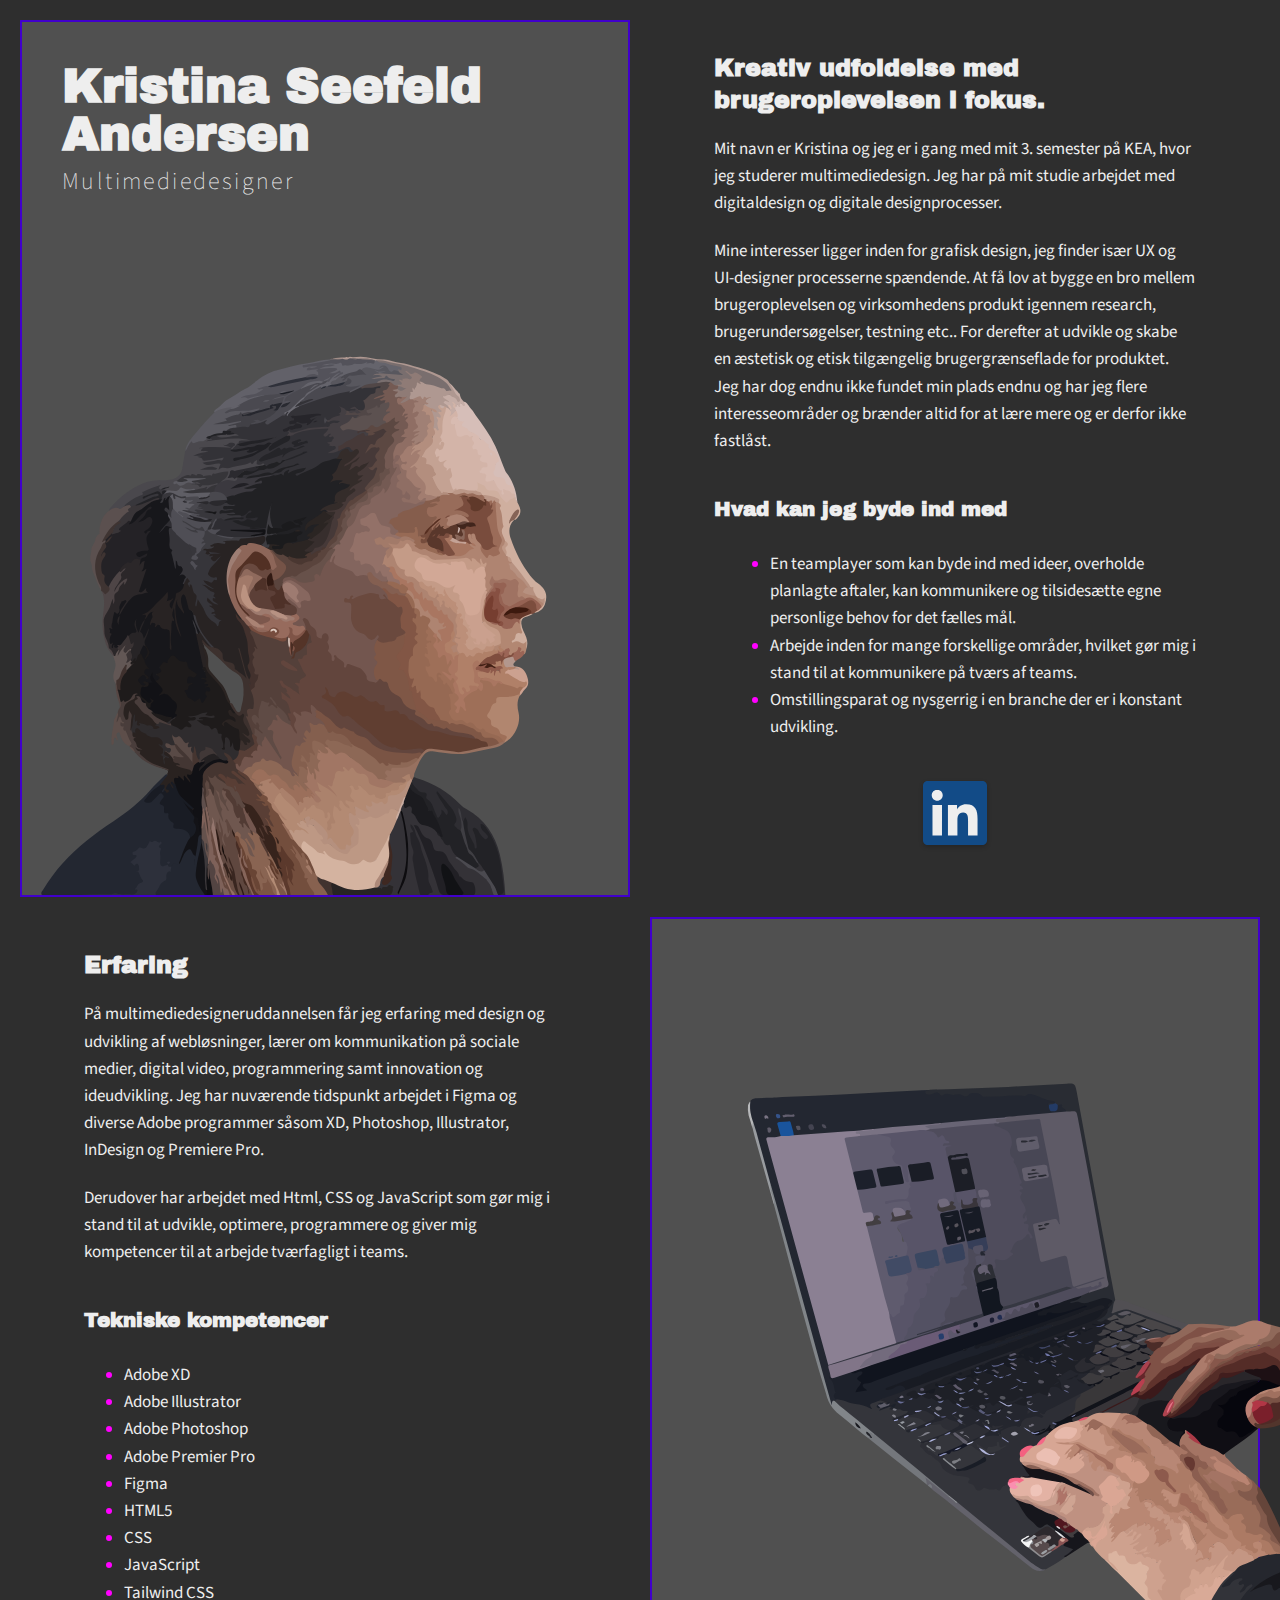
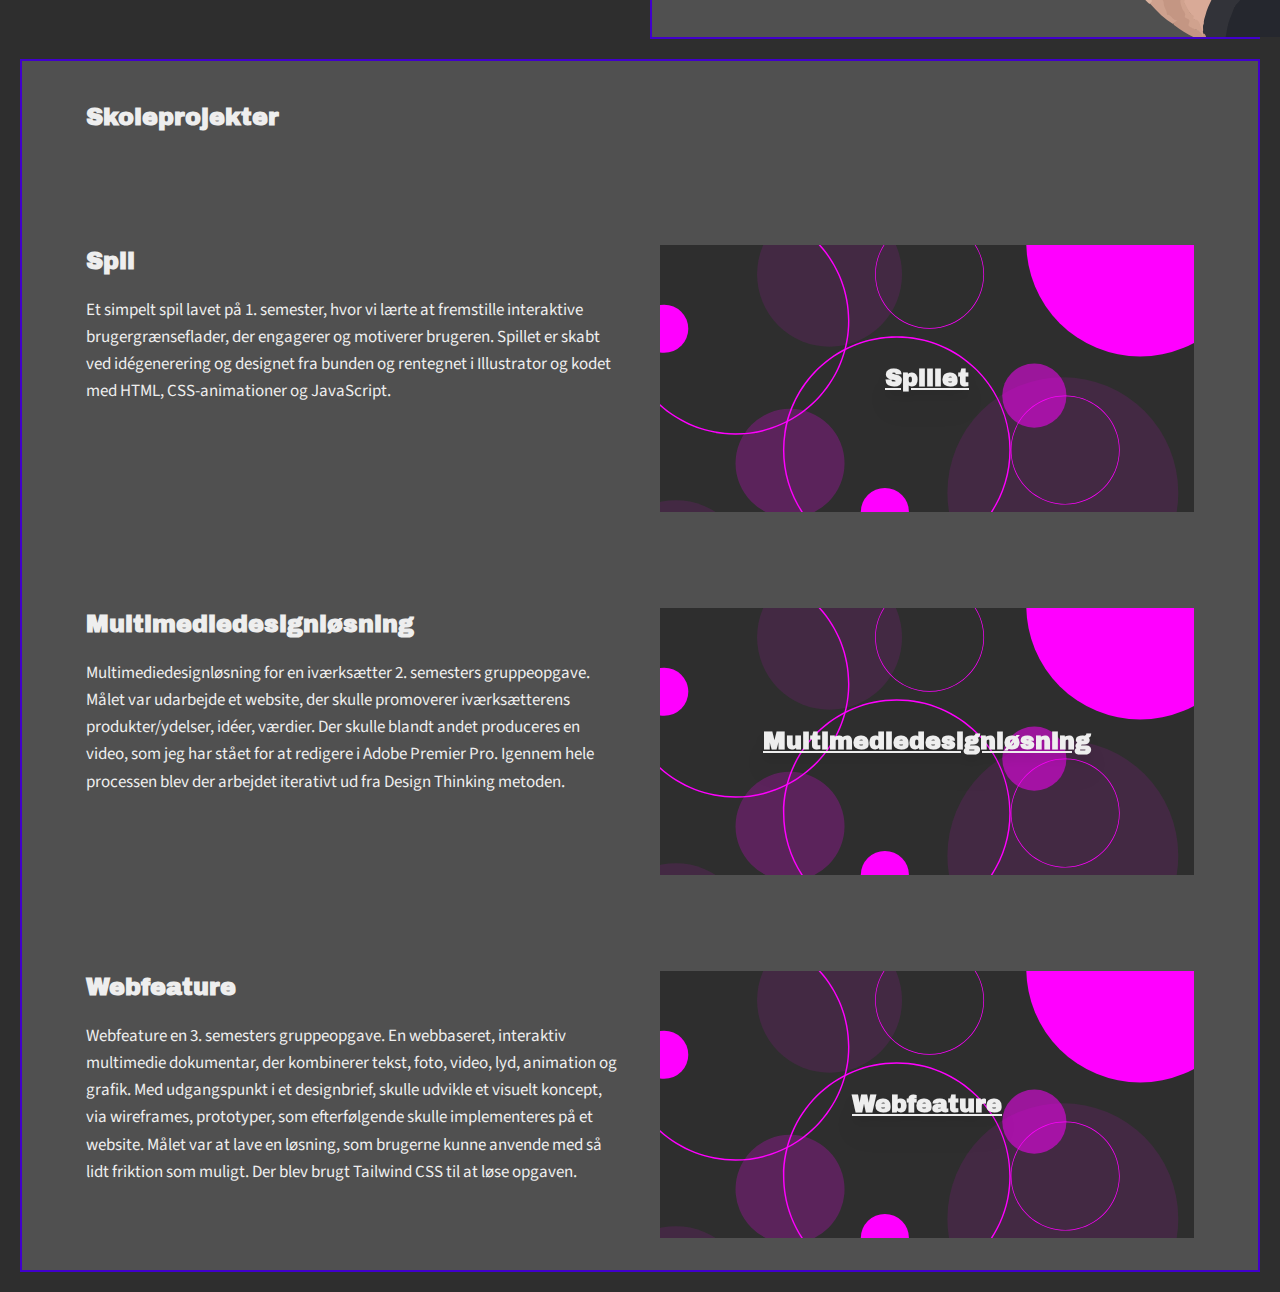
==== commit 0d1a240e: "Updates" ====
--- a/index.html
+++ b/index.html
@@ -37,6 +37,8 @@
             class="lg:absolute lg:bottom-0"
             src="./assets/vektorbillede.b924a072.svg"
             alt="vektorportræt af Kristina"
+            width="961"
+            height="961"
           />
         </div>
         <div class="grid lg:mx-0 lg:place-content-center">
@@ -128,6 +130,8 @@
             class="max-w-3xl lg:absolute lg:bottom-0"
             src="./assets/pcskaerm.73508ce5.svg"
             alt="vektorbillede af pc-skærm"
+            width="767"
+            height="697"
           />
         </div>
       </section>
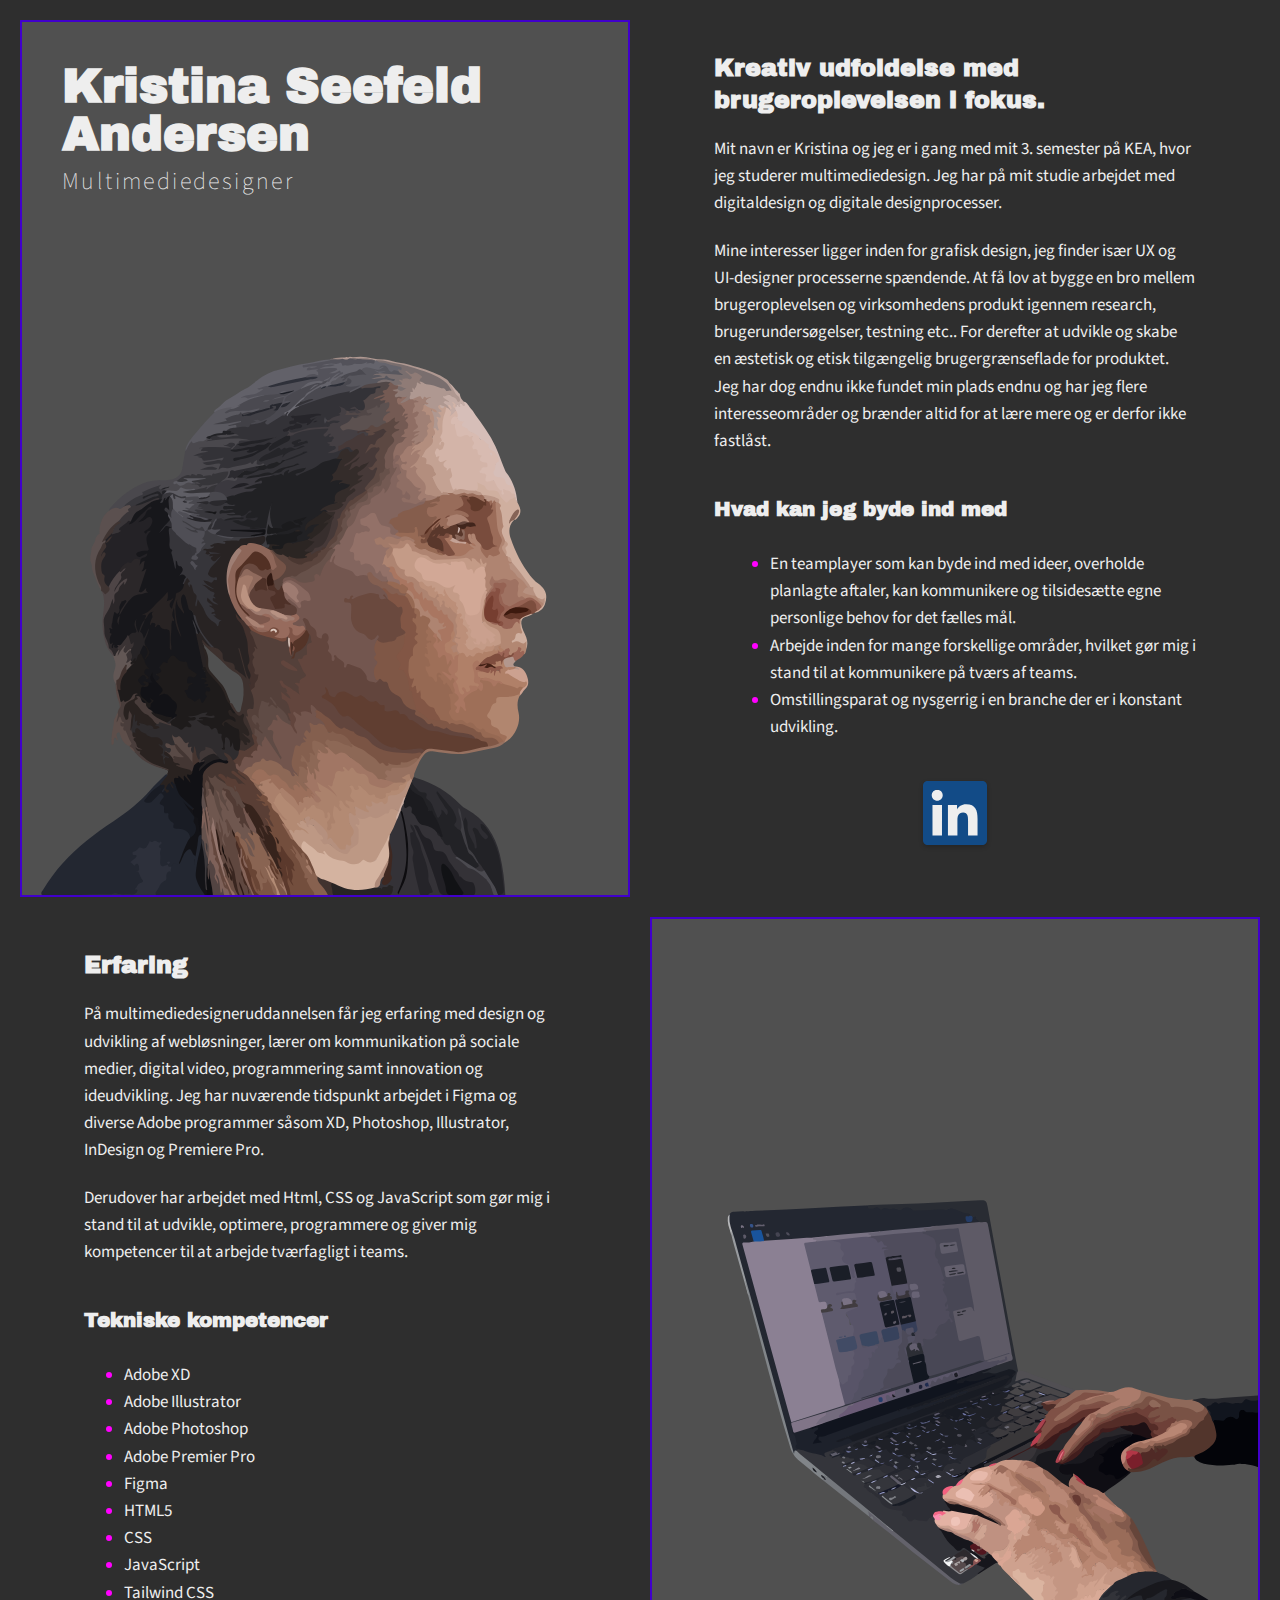
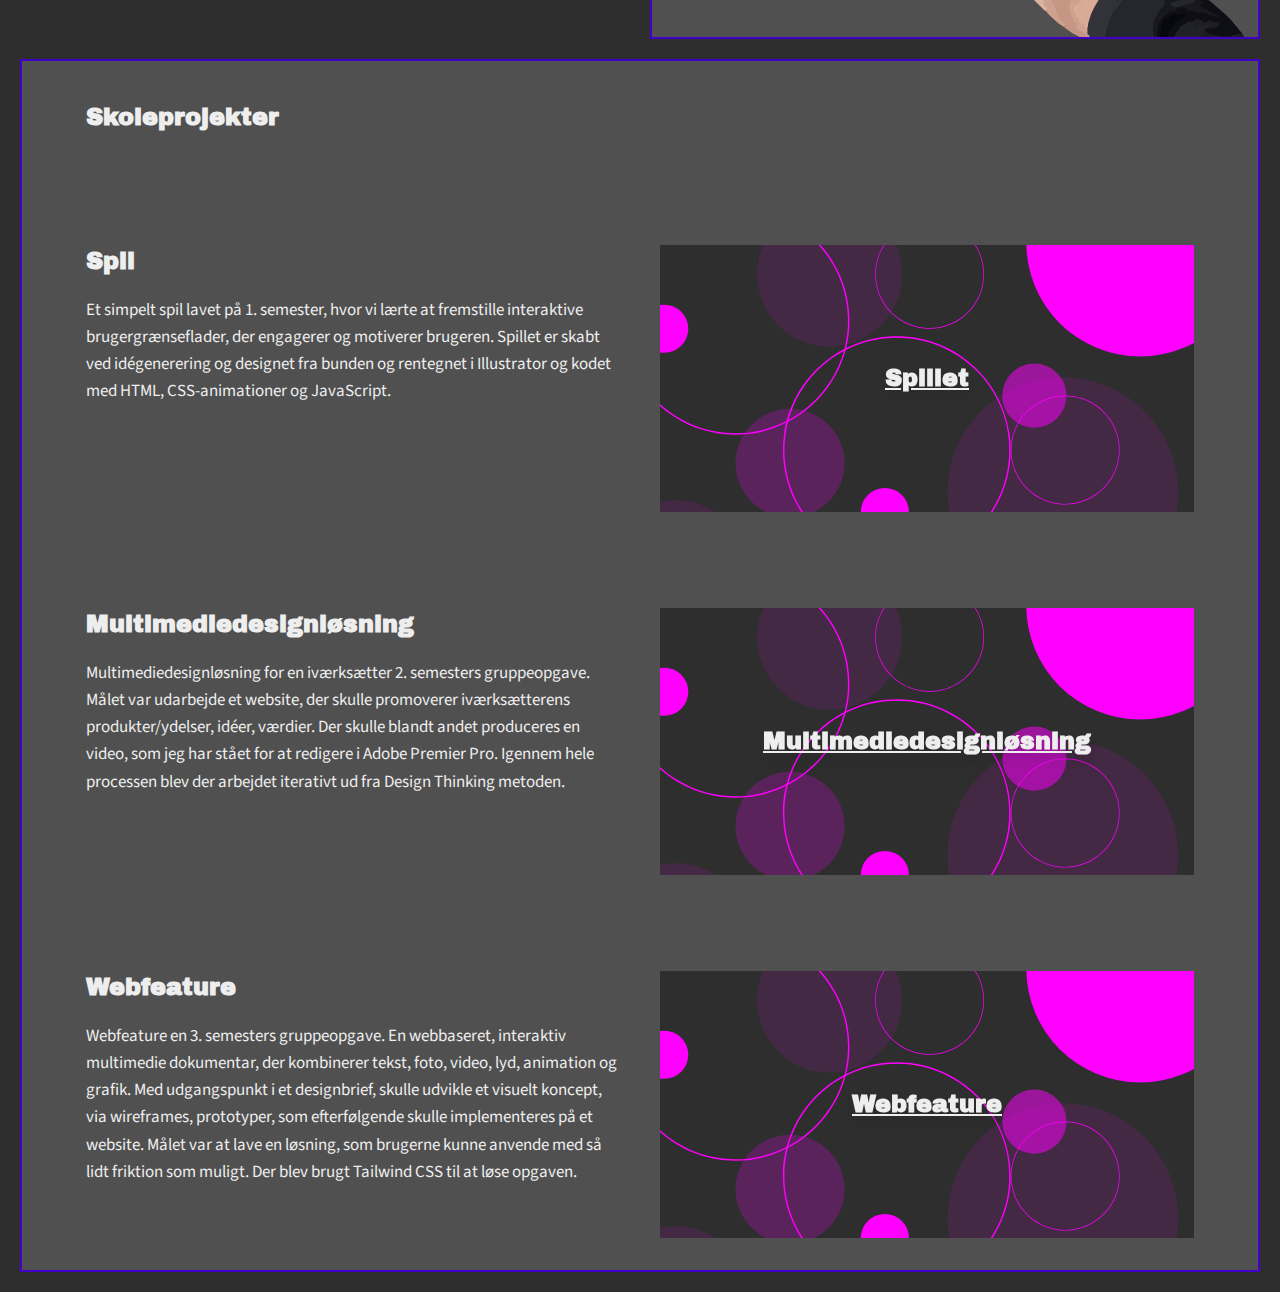
==== commit c13de5be: "Updates" ====
--- a/index.html
+++ b/index.html
@@ -37,8 +37,6 @@
             class="lg:absolute lg:bottom-0"
             src="./assets/vektorbillede.b924a072.svg"
             alt="vektorportræt af Kristina"
-            width="961"
-            height="961"
           />
         </div>
         <div class="grid lg:mx-0 lg:place-content-center">
@@ -130,8 +128,6 @@
             class="max-w-3xl lg:absolute lg:bottom-0"
             src="./assets/pcskaerm.73508ce5.svg"
             alt="vektorbillede af pc-skærm"
-            width="767"
-            height="697"
           />
         </div>
       </section>
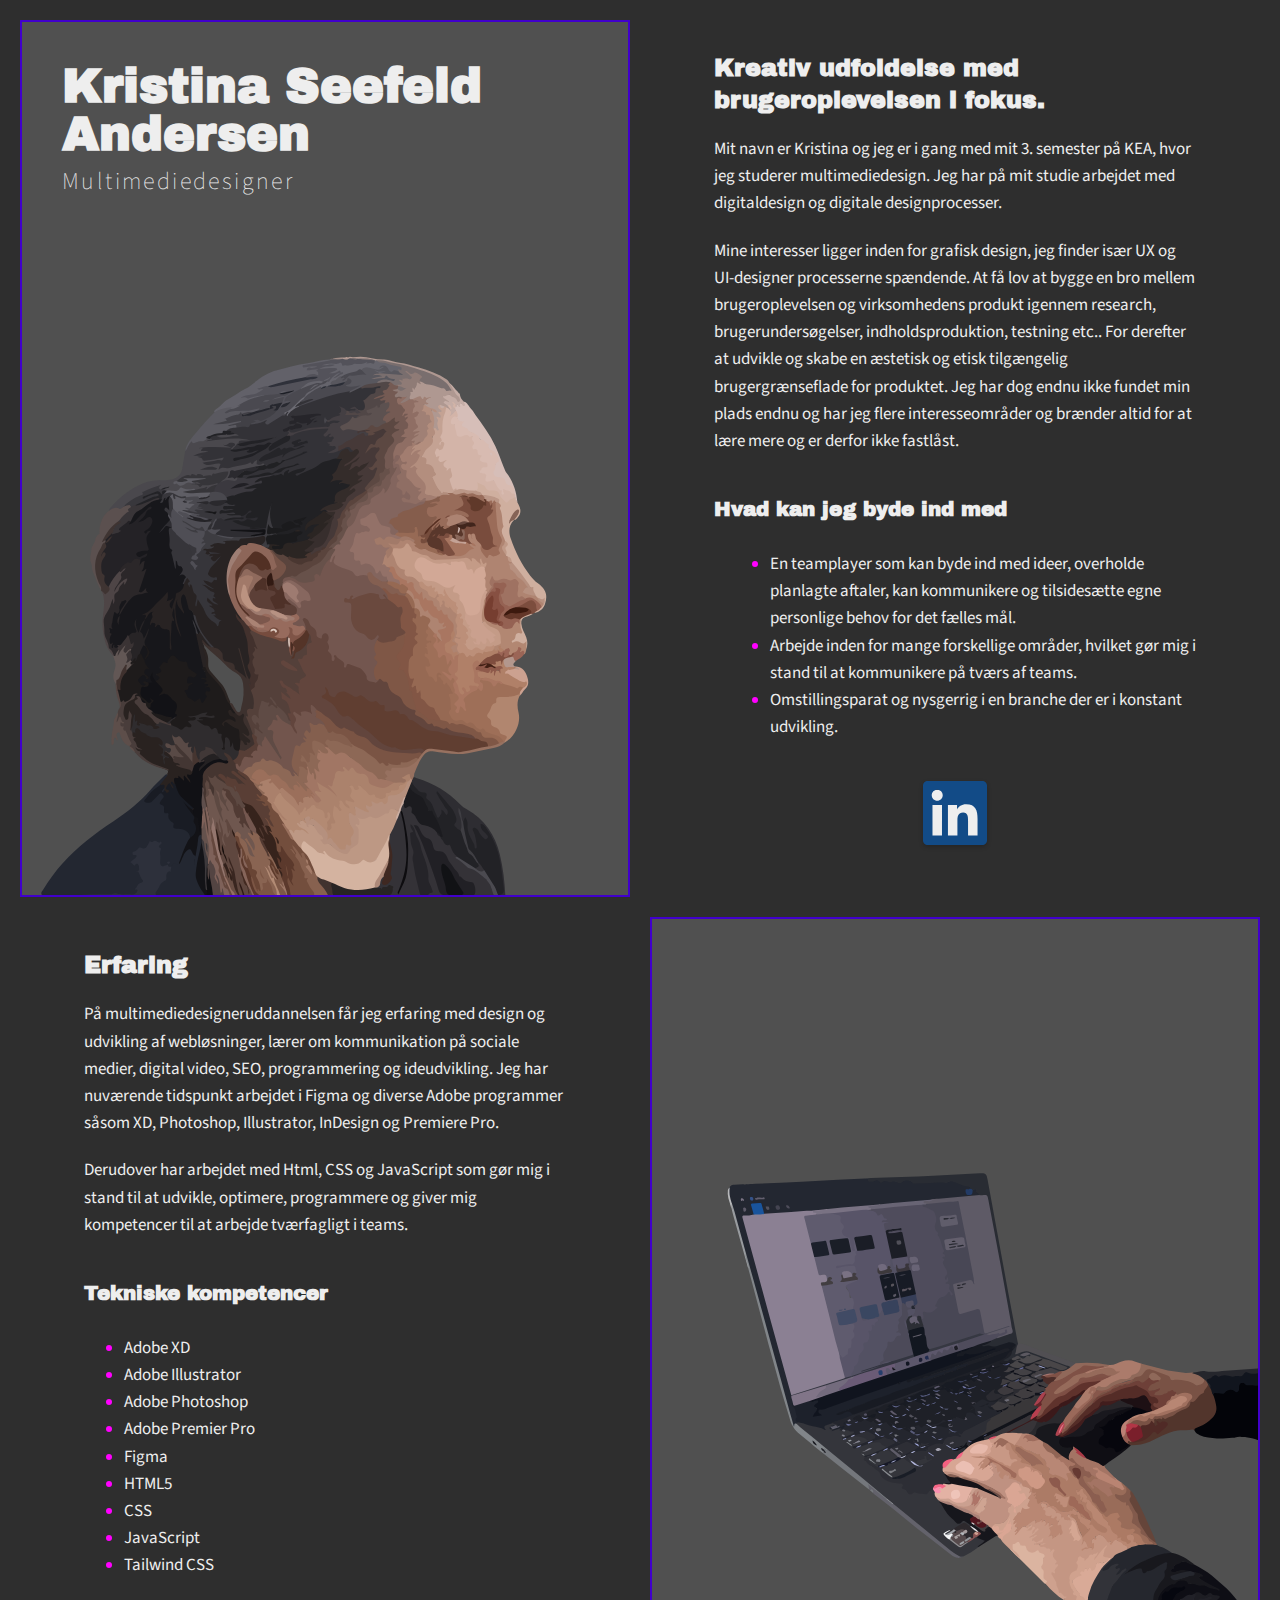
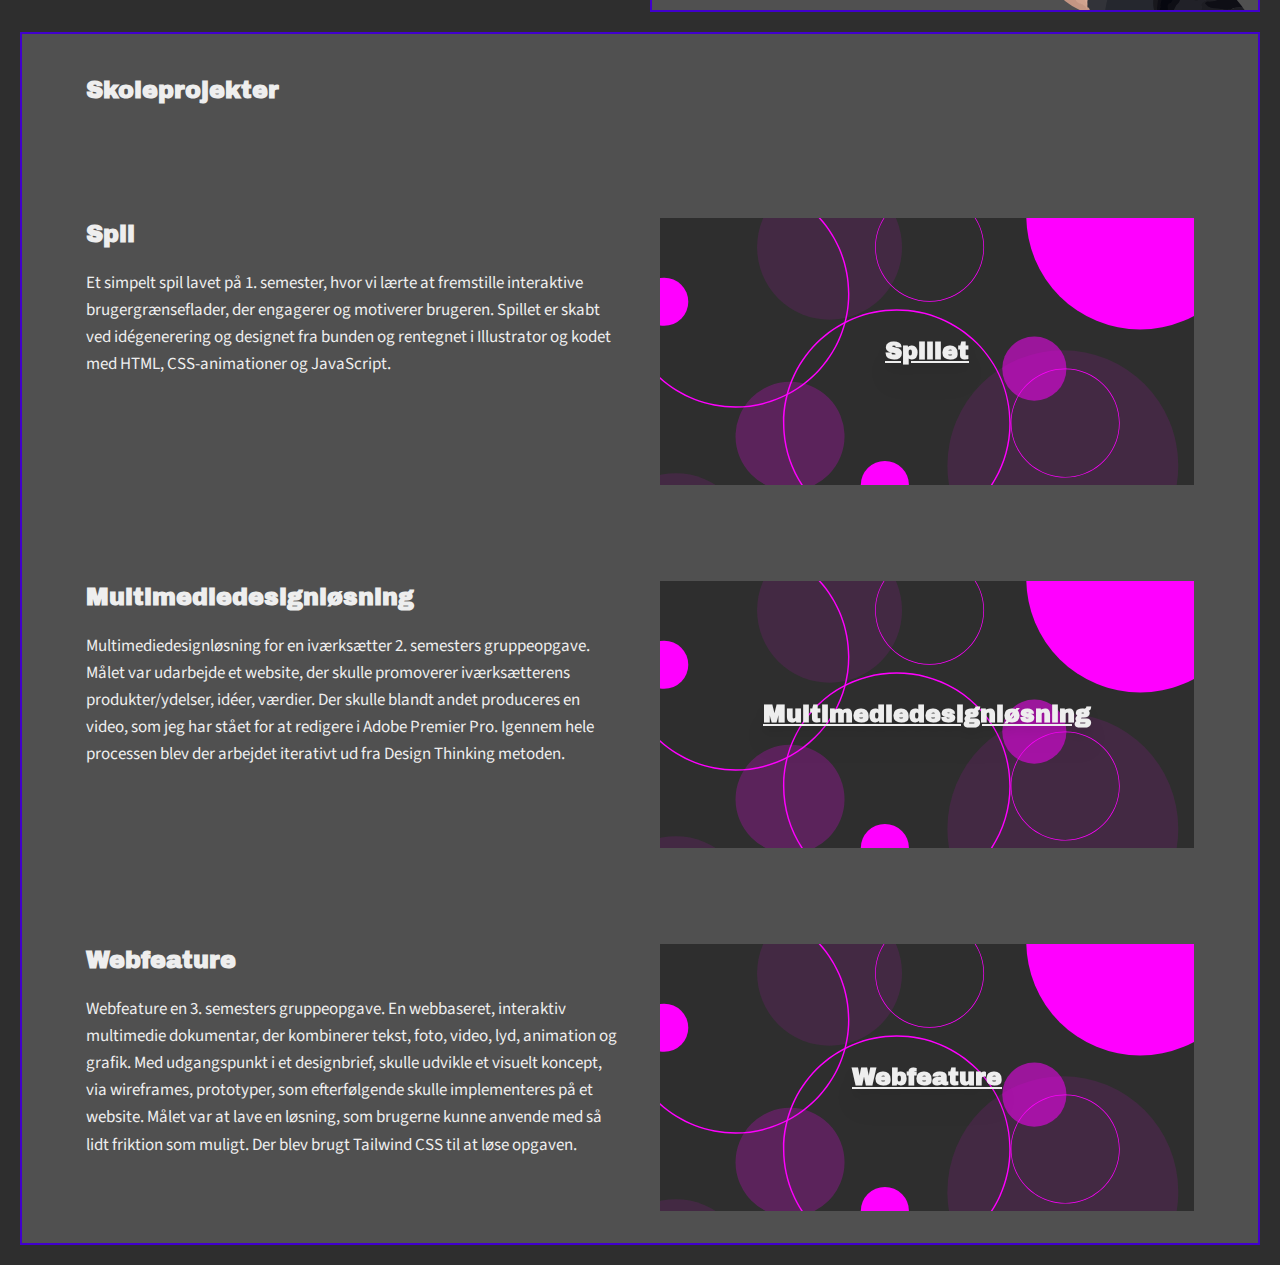
==== commit 41c9e522: "Updates" ====
--- a/index.html
+++ b/index.html
@@ -53,11 +53,11 @@
               Mine interesser ligger inden for grafisk design, jeg finder især
               UX og UI-designer processerne spændende. At få lov at bygge en bro
               mellem brugeroplevelsen og virksomhedens produkt igennem research,
-              brugerundersøgelser, testning etc.. For derefter at udvikle og
-              skabe en æstetisk og etisk tilgængelig brugergrænseflade for
-              produktet. Jeg har dog endnu ikke fundet min plads endnu og har
-              jeg flere interesseområder og brænder altid for at lære mere og er
-              derfor ikke fastlåst.
+              brugerundersøgelser, indholdsproduktion, testning etc.. For
+              derefter at udvikle og skabe en æstetisk og etisk tilgængelig
+              brugergrænseflade for produktet. Jeg har dog endnu ikke fundet min
+              plads endnu og har jeg flere interesseområder og brænder altid for
+              at lære mere og er derfor ikke fastlåst.
             </p>
 
             <h4 class="pb-2 text-xl font-black">Hvad kan jeg byde ind med</h4>
@@ -99,10 +99,9 @@
             <p>
               På multimediedesigneruddannelsen får jeg erfaring med design og
               udvikling af webløsninger, lærer om kommunikation på sociale
-              medier, digital video, programmering samt innovation og
-              ideudvikling. Jeg har nuværende tidspunkt arbejdet i Figma og
-              diverse Adobe programmer såsom XD, Photoshop, Illustrator,
-              InDesign og Premiere Pro.
+              medier, digital video, SEO, programmering og ideudvikling. Jeg har
+              nuværende tidspunkt arbejdet i Figma og diverse Adobe programmer
+              såsom XD, Photoshop, Illustrator, InDesign og Premiere Pro.
             </p>
             <p class="pb-5">
               Derudover har arbejdet med Html, CSS og JavaScript som gør mig i
